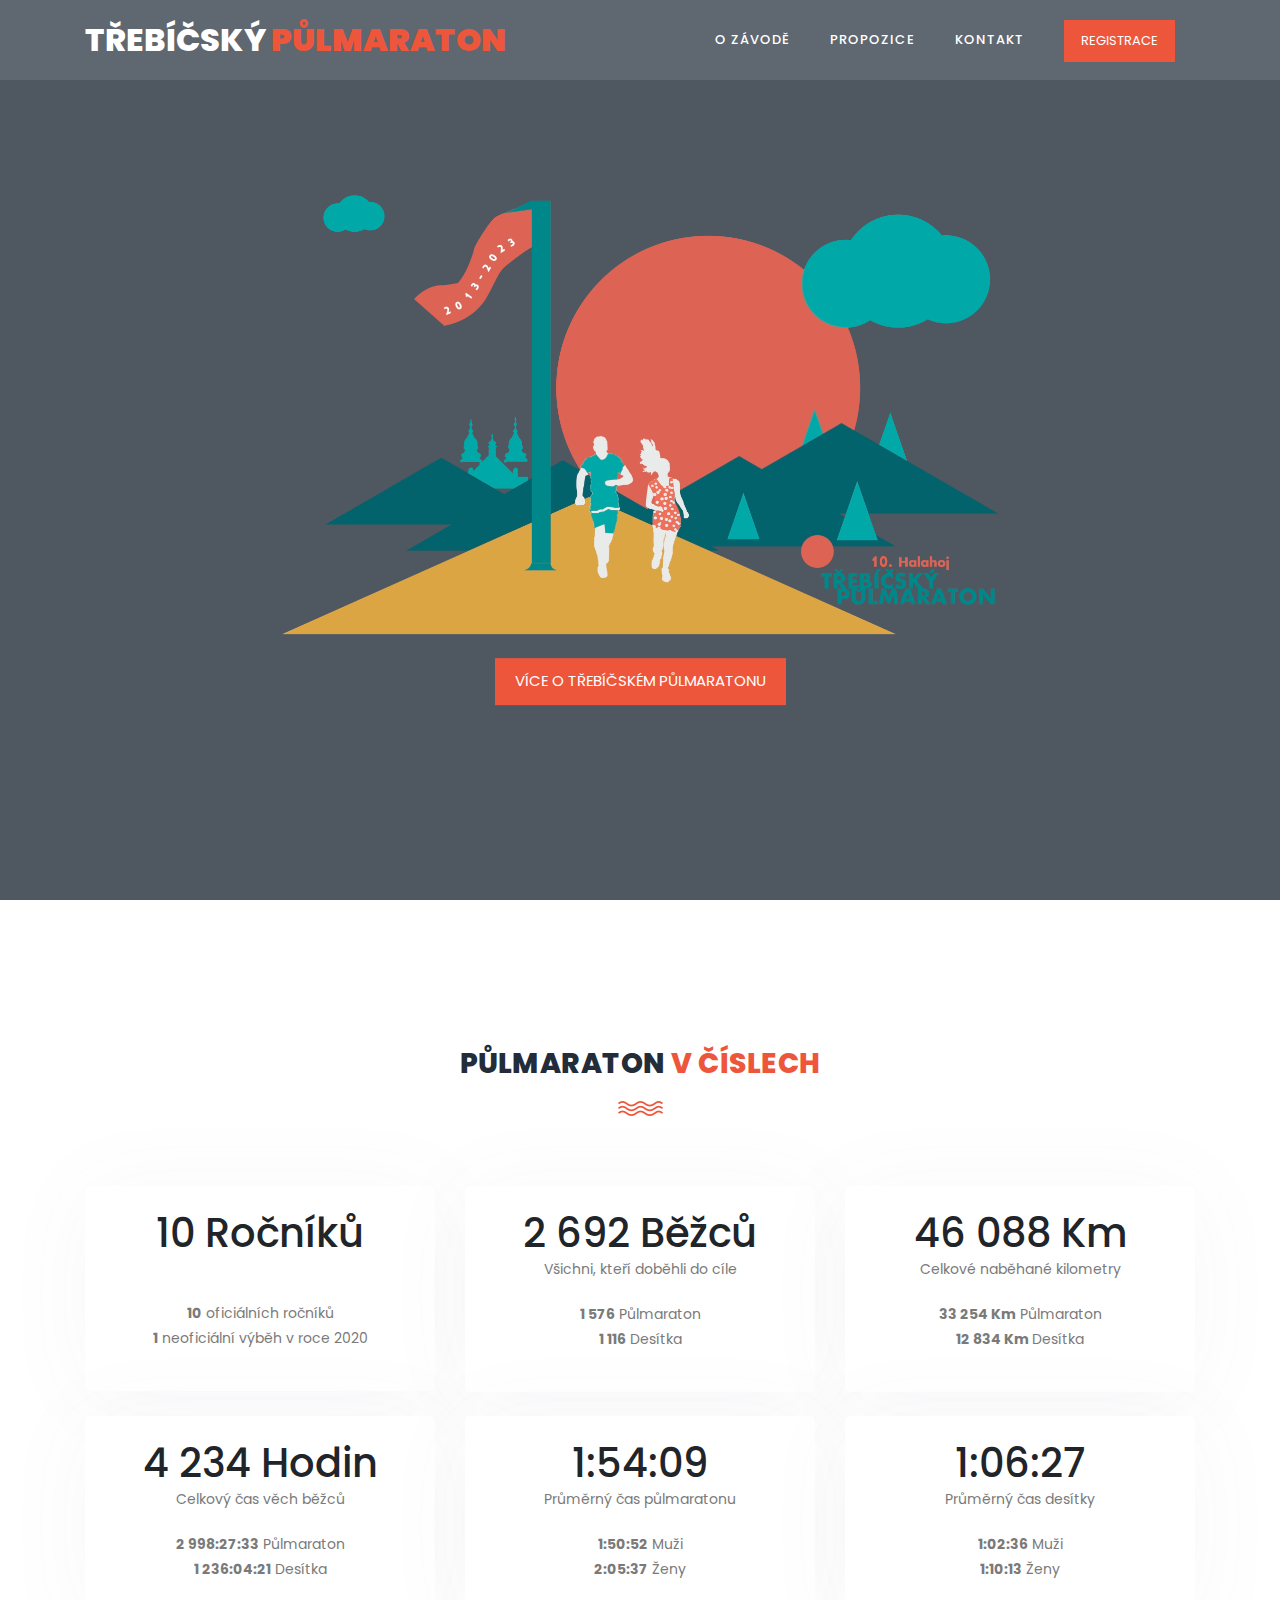
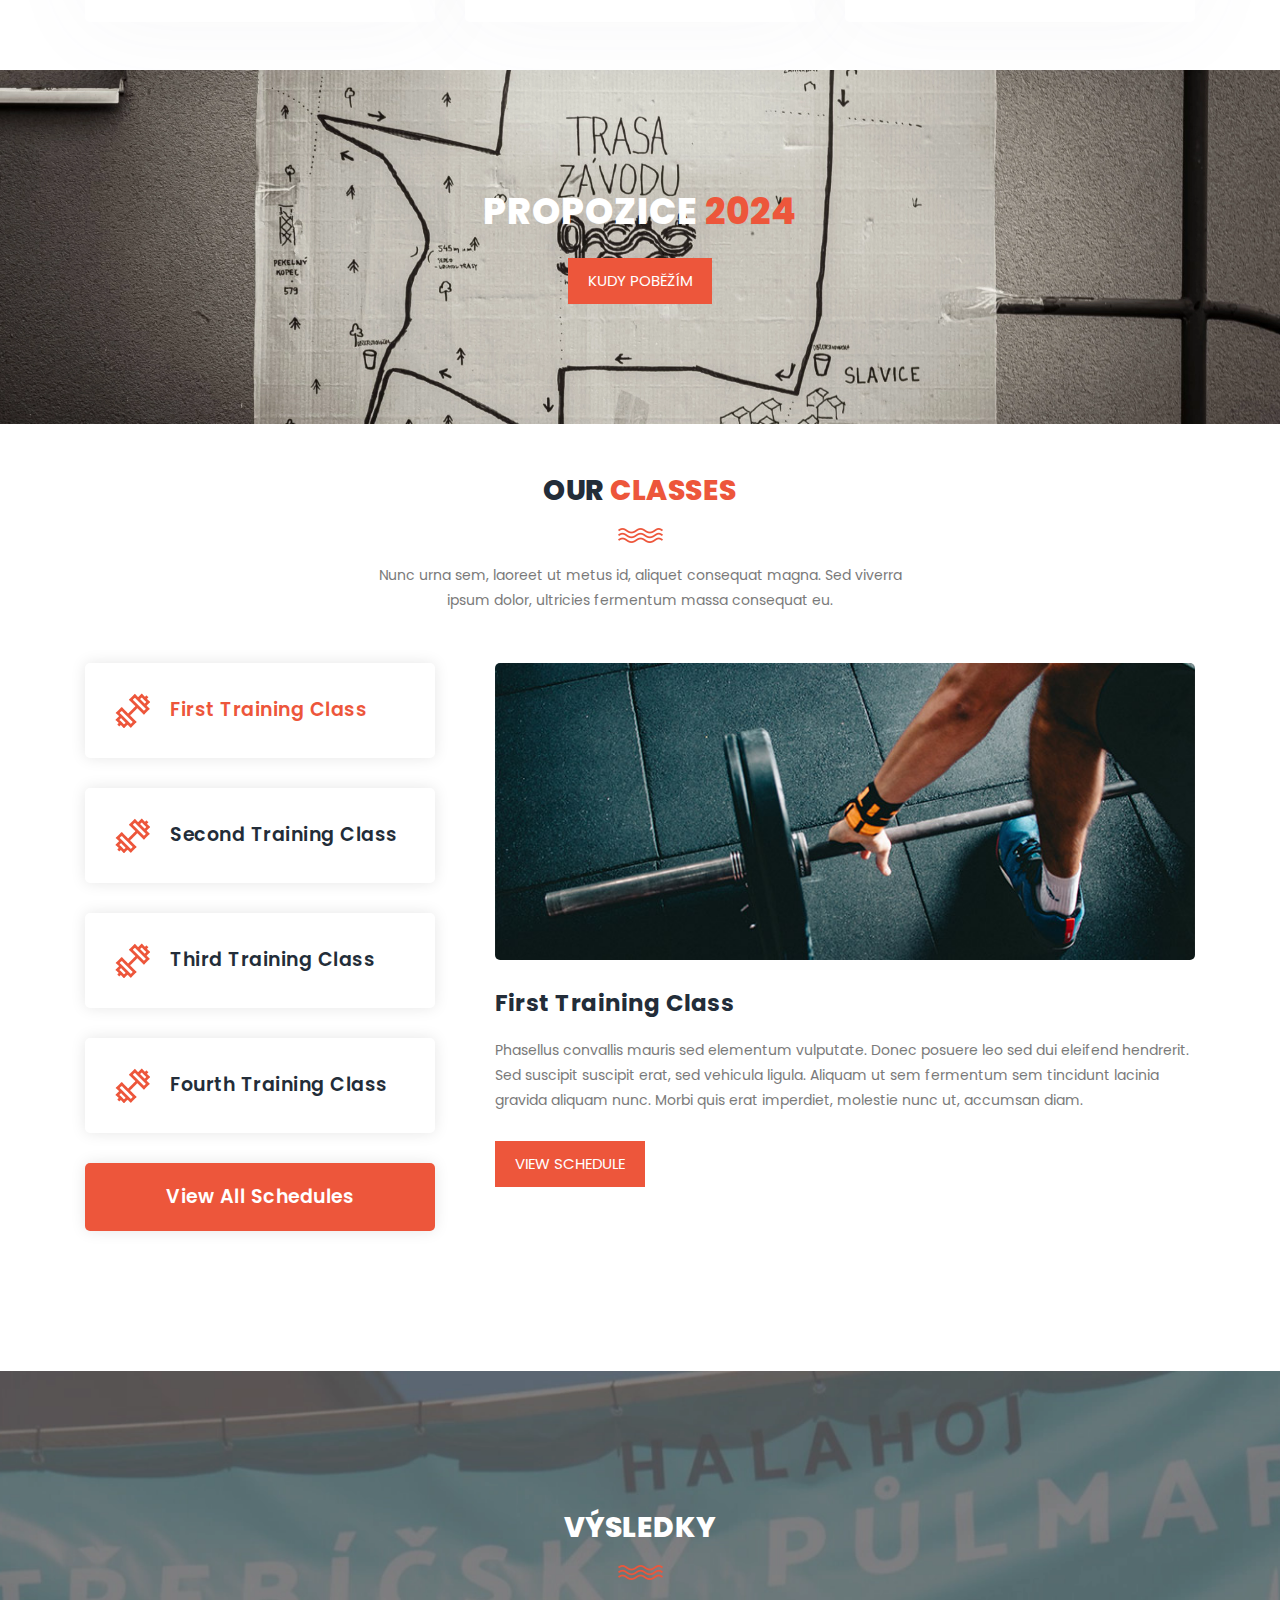
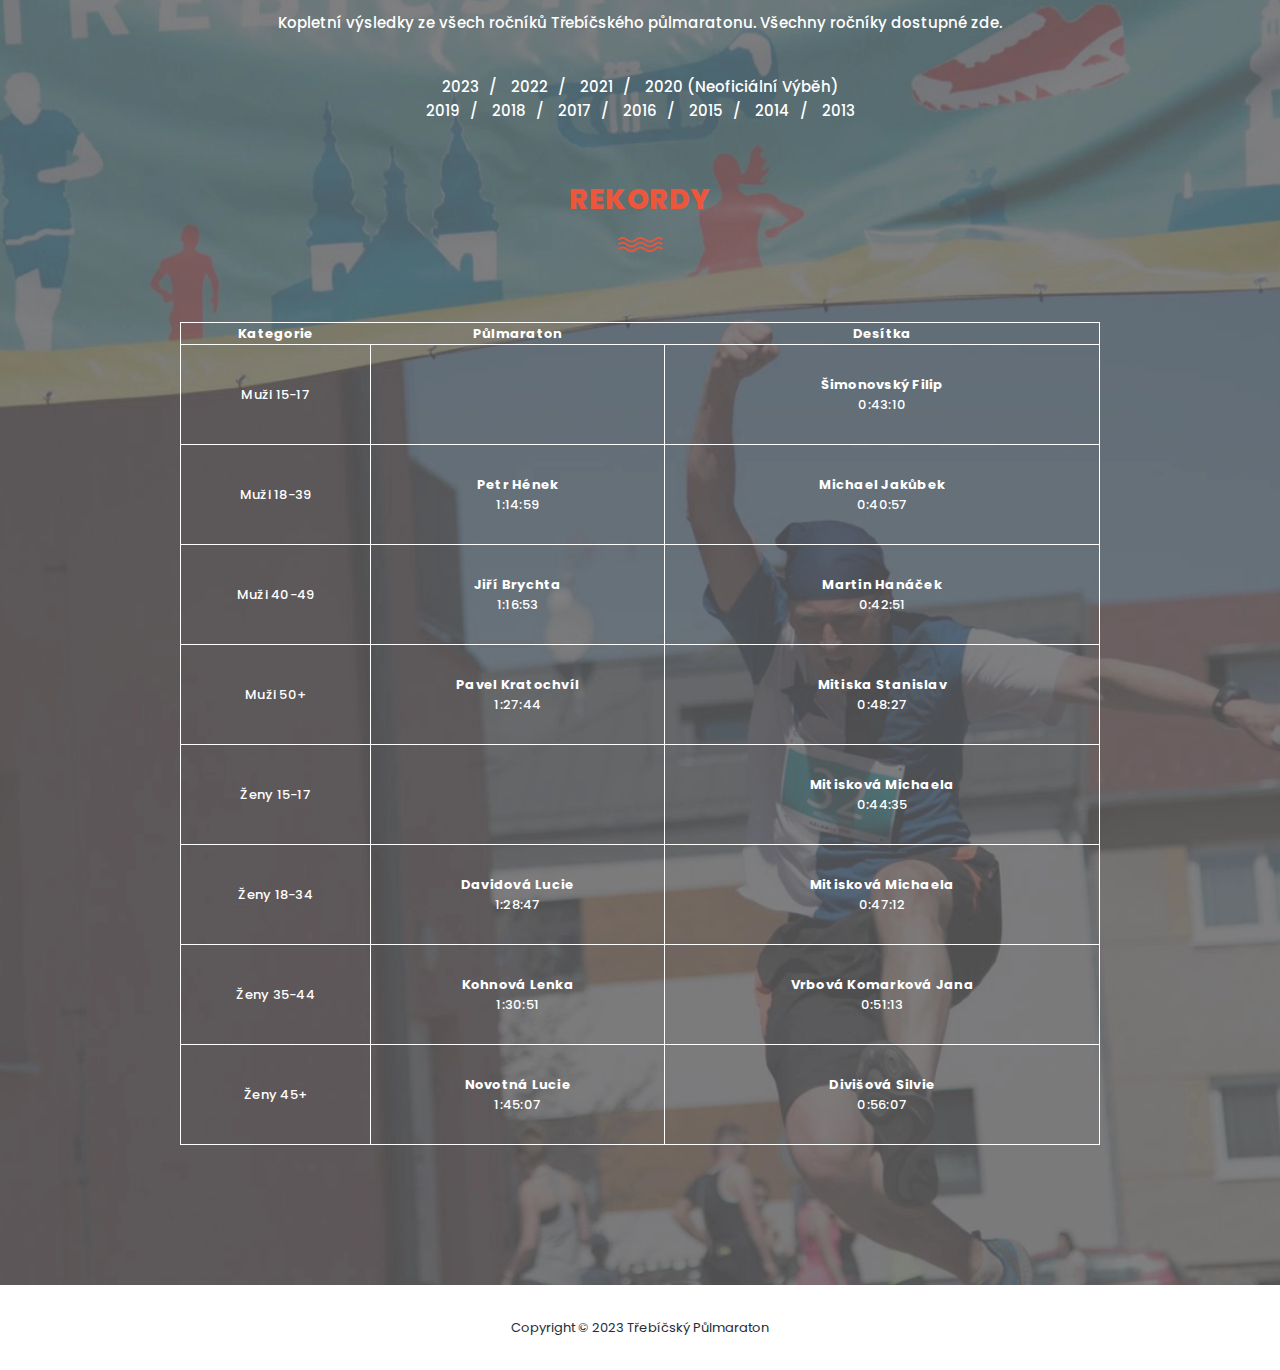
==== index.html @ f7ca84c2 "půlmaraton v číslech dokončení" ====
<!DOCTYPE html>
<html lang="cz">

  <head>

    <meta charset="utf-8">
    <meta name="Třebíčský půlmaraton" content="width=device-width, initial-scale=1, shrink-to-fit=no">
    <meta name="description" content="">
    <meta name="Michal Vasicek" content="">
    <link href="https://fonts.googleapis.com/css?family=Poppins:100,100i,200,200i,300,300i,400,400i,500,500i,600,600i,700,700i,800,800i,900,900i&display=swap" rel="stylesheet">

    <title>Třebíčský půlmaraton</title>
    <link rel="shortcut icon" href="assets/images/logo23.webp" type="image/x-icon">
<!--

TemplateMo 548 Training Studio

https://templatemo.com/tm-548-training-studio

-->
    <!-- Additional CSS Files -->
    <link rel="stylesheet" type="text/css" href="assets/css/bootstrap.min.css">

    <link rel="stylesheet" type="text/css" href="assets/css/font-awesome.css">

    <link rel="stylesheet" href="assets/css/templatemo-training-studio.css">

    </head>
    
    <body>

    <!-- ***** Preloader Start ***** -->
    <div id="js-preloader" class="js-preloader">
      <div class="preloader-inner">
        <span class="dot"></span>
        <div class="dots">
          <span></span>
          <span></span>
          <span></span>
        </div>
      </div>
    </div>
    <!-- ***** Preloader End ***** -->
    
    
    <!-- ***** Header Area Start ***** -->
    <header class="header-area header-sticky">
        <div class="container">
            <div class="row">
                <div class="col-12">
                    <nav class="main-nav">
                        <!-- ***** Logo Start ***** -->
                        <a href="#top" class="logo">Třebíčský<em> půlmaraton</em></a>
                        <!-- ***** Logo End ***** -->
                        <!-- ***** Menu Start ***** -->
                        <ul class="nav">
                            <!--<li class="scroll-to-section"><a href="#top" class="active">Home</a></li>-->
                            <li class="scroll-to-section"><a href="#about">O závodě</a></li>
                            <li class="scroll-to-section"><a href="propozice.html">Propozice</a></li>
                            <li class="scroll-to-section"><a href="kontakt.html">Kontakt</a></li>
                            <li class="main-button" onclick="alert('Registrace na rok 2024 ještě není spuštěna.')"><a href="http://registrace.trebicskypulmaraton.cz/">Registrace</a></li>
                        </ul>        
                        <a class='menu-trigger'>
                            <span>Menu</span>
                        </a>
                        <!-- ***** Menu End ***** -->
                    </nav>
                </div>
            </div>
        </div>
    </header>
    <!-- ***** Header Area End ***** -->

    <!-- ***** Main Banner Area Start ***** -->
    <div class="main-banner" id="top">
        <video autoplay muted loop id="bg-video">
            <source src="assets/images/pulmaraton.mp4" type="video/mp4" />
        </video>

        <div class="video-overlay header-text">
            <div class="caption">
                <img src="assets/images/logo23.webp" width="70%" alt="logo">
                <br>
                <br>
                <div class="main-button scroll-to-section">
                    <a href="#about">Více o Třebíčském půlmaratonu</a>
                </div>
            </div>
        </div>
    </div>
    <!-- ***** Main Banner Area End ***** -->

    <!-- ***** Testimonials Starts ***** -->
    <section class="section" id="trainers">
        <div class="container" id="about">
            <div class="row">
                <div class="col-lg-6 offset-lg-3">
                    <div class="section-heading">
                        <h2>Půlmaraton <em>v číslech</em></h2>
                        <img src="assets/images/line-dec.png" alt="">
                    </div>
                </div>
            </div>
            <div class="row">
                <div class="col-lg-4">
                    <div class="trainer-item">
                        <h1>10 Ročníků</h1>
                        <p> </p><br>
                        <div class="down-content">
                            <p>
                                <strong>10</strong> oficiálních ročníků<br>
                                <strong>1</strong> neoficiální výběh v roce 2020
                            </p>
                        </div>
                    </div><br>
                </div>
                <div class="col-lg-4">
                    <div class="trainer-item">
                        <h1>2 692 Běžců</h1>
                        <p>Všichni, kteří doběhli do cíle</p>
                        <div class="down-content">
                            <p>
                                <strong>1 576</strong> Půlmaraton<br>
                                <strong>1 116</strong> Desítka
                            </p>
                        </div>
                    </div><br>
                </div>
                <div class="col-lg-4">
                    <div class="trainer-item">
                        <h1>46 088 Km</h1>
                        <p>Celkové naběhané kilometry</p>
                        <div class="down-content">
                            <p>
                                <strong>33 254 Km</strong> Půlmaraton<br>
                                <strong>12 834 Km
                                </strong> Desítka
                            </p>
                        </div>
                    </div><br>
                </div>
                <div class="col-lg-4">
                    <div class="trainer-item">
                        <h1>4 234 Hodin</h1>
                        <p>Celkový čas věch běžců</p>
                        <div class="down-content">
                            <p>
                                <strong>2 998:27:33</strong> Půlmaraton<br>
                                <strong>1 236:04:21</strong> Desítka
                            </p>
                        </div>
                    </div><br>
                </div>
                <div class="col-lg-4">
                    <div class="trainer-item">
                        <h1>1:54:09</h1>
                        <p>Průměrný čas půlmaratonu</p>
                        <div class="down-content">
                            <p>
                                <strong>1:50:52</strong> Muži<br>
                                <strong>2:05:37</strong> Ženy
                            </p>
                        </div>
                    </div><br>
                </div>
                <div class="col-lg-4">
                    <div class="trainer-item">
                        <h1>1:06:27</h1>
                        <p>Průměrný čas desítky</p>
                        <div class="down-content">
                            <p>
                                <strong>1:02:36</strong> Muži<br>
                                <strong>1:10:13</strong> Ženy
                            </p>
                        </div>
                    </div><br>
                </div>
            </div>
        </div>
        <br>
    </section>
    <!-- ***** Testimonials Ends ***** -->

    <!-- ***** Call to Action Start ***** -->
    <section class="section" id="call-to-action">
        <div class="container">
            <div class="row">
                <div class="col-lg-10 offset-lg-1">
                    <div class="cta-content">
                        <h2>Propozice <em>2024</em></h2>
                        <p></p>
                        <div class="main-button scroll-to-section">
                            <a href="propozice.html">Kudy poběžím</a>
                        </div>
                    </div>
                </div>
            </div>
        </div>
    </section>
    <!-- ***** Call to Action End ***** -->

    <!-- ***** Our Classes Start ***** -->
    <section class="section" id="our-classes">
        <div class="container">
            <div class="row">
                <div class="col-lg-6 offset-lg-3">
                    <div class="rekordy-heading">
                        <h2>Our <em>Classes</em></h2>
                        <img src="assets/images/line-dec.png" alt="">
                        <p>Nunc urna sem, laoreet ut metus id, aliquet consequat magna. Sed viverra ipsum dolor, ultricies fermentum massa consequat eu.</p>
                    </div>
                </div>
            </div>
            <div class="row" id="tabs">
              <div class="col-lg-4">
                <ul>
                  <li><a href='#tabs-1'><img src="assets/images/tabs-first-icon.png" alt="">First Training Class</a></li>
                  <li><a href='#tabs-2'><img src="assets/images/tabs-first-icon.png" alt="">Second Training Class</a></li>
                  <li><a href='#tabs-3'><img src="assets/images/tabs-first-icon.png" alt="">Third Training Class</a></li>
                  <li><a href='#tabs-4'><img src="assets/images/tabs-first-icon.png" alt="">Fourth Training Class</a></li>
                  <div class="main-rounded-button"><a href="#">View All Schedules</a></div>
                </ul>
              </div>
              <div class="col-lg-8">
                <section class='tabs-content'>
                  <article id='tabs-1'>
                    <img src="assets/images/training-image-01.jpg" alt="First Class">
                    <h4>First Training Class</h4>
                    <p>Phasellus convallis mauris sed elementum vulputate. Donec posuere leo sed dui eleifend hendrerit. Sed suscipit suscipit erat, sed vehicula ligula. Aliquam ut sem fermentum sem tincidunt lacinia gravida aliquam nunc. Morbi quis erat imperdiet, molestie nunc ut, accumsan diam.</p>
                    <div class="main-button">
                        <a href="#">View Schedule</a>
                    </div>
                  </article>
                  <article id='tabs-2'>
                    <img src="assets/images/training-image-02.jpg" alt="Second Training">
                    <h4>Second Training Class</h4>
                    <p>Integer dapibus, est vel dapibus mattis, sem mauris luctus leo, ac pulvinar quam tortor a velit. Praesent ultrices erat ante, in ultricies augue ultricies faucibus. Nam tellus nibh, ullamcorper at mattis non, rhoncus sed massa. Cras quis pulvinar eros. Orci varius natoque penatibus et magnis dis parturient montes, nascetur ridiculus mus.</p>
                    <div class="main-button">
                        <a href="#">View Schedule</a>
                    </div>
                  </article>
                  <article id='tabs-3'>
                    <img src="assets/images/training-image-03.jpg" alt="Third Class">
                    <h4>Third Training Class</h4>
                    <p>Fusce laoreet malesuada rhoncus. Donec ultricies diam tortor, id auctor neque posuere sit amet. Aliquam pharetra, augue vel cursus porta, nisi tortor vulputate sapien, id scelerisque felis magna id felis. Proin neque metus, pellentesque pharetra semper vel, accumsan a neque.</p>
                    <div class="main-button">
                        <a href="#">View Schedule</a>
                    </div>
                  </article>
                  <article id='tabs-4'>
                    <img src="assets/images/training-image-04.jpg" alt="Fourth Training">
                    <h4>Fourth Training Class</h4>
                    <p>Pellentesque habitant morbi tristique senectus et netus et malesuada fames ac turpis egestas. Aenean ultrices elementum odio ac tempus. Etiam eleifend orci lectus, eget venenatis ipsum commodo et.</p>
                    <div class="main-button">
                        <a href="#">View Schedule</a>
                    </div>
                  </article>
                </section>
              </div>
            </div>
        </div>
    </section>
    <!-- ***** Our Classes End ***** -->
    
    <section class="section" id="results">
        <div class="container">
            <div class="row">
                <div class="col-lg-6 offset-lg-3">
                    <div class="section-heading dark-bg">
                        <h2>Výsledky</h2>
                        <img src="assets/images/line-dec.png" alt="">
                    </div>
                </div>
            </div>
            <div class="row">
                <div class="col-lg-12">
                    <div class="filters">
                        <p>Kopletní výsledky ze všech ročníků Třebíčského půlmaratonu. Všechny ročníky dostupné <a href="https://drive.google.com/drive/folders/1M1vTY2bSEtAdf_knEfi6pIfbN2MFXtig?usp=share_link" target=”_blank”>zde</a>.</p>
                        <ul class="schedule-filter">
                            <li><a href="https://drive.google.com/drive/folders/1s1KoXdxoTu3L9l5mZKHuwoMKBZOQ3oSU?usp=share_link" target=”_blank”>2023</a></li>
                            <li><a href="https://drive.google.com/drive/folders/1ZJthWT_7IKSPgy4mdBoDSvCJbe_chAnm?usp=share_link" target=”_blank”>2022</a></li>
                            <li><a href="https://drive.google.com/drive/folders/13NwtxkpTBIT72F4r65zPPpUGtlThIkKO?usp=share_link" target=”_blank”>2021</a></li>
                            <li><a href="https://drive.google.com/drive/folders/19ZkwXoTHY0yeVbezNzjbuTNsULFeJZ3p?usp=share_link" target=”_blank”>2020 (neoficiální výběh)</a></li>
                        </ul>
                        <ul class="schedule-filter">
                            <li><a href="https://drive.google.com/drive/folders/1SI7X12f7gAUebxug3oLjF0jdEdGU6NTf?usp=share_link" target=”_blank”>2019</a></li>
                            <li><a href="https://drive.google.com/drive/folders/1Ew_vitY-vWSdo2r5YN_R0-tecnJyMO75?usp=share_link" target=”_blank”>2018</a></li>
                            <li><a href="https://drive.google.com/drive/folders/1K1ToBdyyT3Rhtzn447DHBtZwXJ6NQnE-?usp=share_link" target=”_blank”>2017</a></li>
                            <li><a href="https://drive.google.com/drive/folders/16G_i64jk00oaupMOEoUl1rPbE-bUbktA?usp=share_link" target=”_blank”>2016</a></li>
                            <li><a href="https://drive.google.com/drive/folders/1-xIydREEDxeSGcNOTD76bGVt3Nm3Vfyr?usp=share_link" target=”_blank”>2015</a></li>
                            <li><a href="https://drive.google.com/drive/folders/1r9qu3vFjCYXYcbHIdLnjjnH2ttcyJkR3?usp=share_link" target=”_blank”>2014</a></li>
                            <li><a href="https://drive.google.com/drive/folders/1_4Q2XSL9vc_lvUMz9tAsQwaw2bL_undh?usp=share_link" target=”_blank”>2013</a></li>
                        </ul>
                    </div>
                </div>
                <div class="col-lg-6 offset-lg-3">
                    <div class="rekordy-heading dark-bg">
                        <h2><em>Rekordy</em></h2>
                        <img src="assets/images/line-dec.png" alt="">
                    </div>
                </div>
                <div class="col-lg-10 offset-lg-1">
                    <div class="schedule-table filtering">
                        <table>
                            <thead>
                            <tr>
                                <td><strong>Kategorie</strong></td>
                                <td><strong>Půlmaraton</strong></td>
                                <td><strong>Desítka</strong></td>
                            </tr>
                            </thead>
                            <tbody>
                                <tr>
                                    <td>Muži 15-17</td>
                                    <td><strong></strong></td>
                                    <td><strong>Šimonovský Filip</strong><br>0:43:10</td>
                                </tr>
                                <tr>
                                    <td>Muži 18-39</td>
                                    <td><strong>Petr Hének</strong><br>1:14:59<br></td>
                                    <td><strong>Michael Jakůbek</strong><br>0:40:57</td>
                                </tr>
                                <tr>
                                    <td>Muži 40-49</td>
                                    <td><strong>Jiří Brychta</strong><br>1:16:53</td>
                                    <td><strong>Martin Hanáček</strong><br>0:42:51</td>

                                </tr>
                                <tr>
                                    <td>Muži 50+</td>
                                    <td><strong>Pavel Kratochvíl</strong><br>1:27:44</td>
                                    <td><strong>Mitiska Stanislav</strong><br>0:48:27</td>
                                </tr>
                                <tr>
                                    <td>Ženy 15-17</td>
                                    <td><strong></strong><br></td>
                                    <td><strong>Mitisková Michaela</strong><br>0:44:35</td>
                                </tr>
                                <tr>
                                    <td>Ženy 18-34</td>
                                    <td><strong>Davidová Lucie</strong><br>1:28:47</td>
                                    <td><strong>Mitisková Michaela</strong><br>0:47:12</td>
                                </tr>
                                <tr>
                                    <td>Ženy 35-44</td>
                                    <td><strong>Kohnová Lenka</strong><br>1:30:51</td>
                                    <td><strong>Vrbová Komarková Jana</strong><br>0:51:13</td>
                                </tr>
                                <tr>
                                    <td>Ženy 45+</td>
                                    <td><strong>Novotná Lucie</strong><br>1:45:07</td>
                                    <td><strong>Divišová Silvie</strong><br>0:56:07</td>
                                </tr>
                            </tbody>
                        </table>
                    </div>
                </div>
            </div>
        </div>
    </section>


    
    <!-- ***** Footer Start ***** -->
    <footer>
        <div class="container">
            <div class="row">
                <div class="col-lg-12">
                    <p>Copyright &copy; 2023 Třebíčský Půlmaraton</p>
                </div>
            </div>
        </div>
    </footer>

    <!-- jQuery -->
    <script src="assets/js/jquery-2.1.0.min.js"></script>

    <!-- Bootstrap -->
    <script src="assets/js/popper.js"></script>
    <script src="assets/js/bootstrap.min.js"></script>

    <!-- Plugins -->
    <script src="assets/js/scrollreveal.min.js"></script>
    <script src="assets/js/waypoints.min.js"></script>
    <script src="assets/js/jquery.counterup.min.js"></script>
    <script src="assets/js/imgfix.min.js"></script> 
    <script src="assets/js/mixitup.js"></script> 
    <script src="assets/js/accordions.js"></script>
    
    <!-- Global Init -->
    <script src="assets/js/custom.js"></script>

    <!-- Counter -->
    <script src="counter.js"></script>
  </body>
</html>
---- assets/css/templatemo-training-studio.css ----
/*

TemplateMo 548 Training Studio

https://templatemo.com/tm-548-training-studio

*/

/* ---------------------------------------------
Table of contents
------------------------------------------------
01. font & reset css
02. reset
03. global styles
04. header
05. banner
06. features
07. testimonials
08. contact
09. footer
10. preloader
11. search
12. portfolio

--------------------------------------------- */
/* 
---------------------------------------------
font & reset css
--------------------------------------------- 
*/
@import url("https://fonts.googleapis.com/css?family=Poppins:100,100i,200,200i,300,300i,400,400i,500,500i,600,600i,700,700i,800,800i,900,900i");
/* 
---------------------------------------------
reset
--------------------------------------------- 
*/
html, body, div, span, applet, object, iframe, h1, h2, h3, h4, h5, h6, p, blockquote, div
pre, a, abbr, acronym, address, big, cite, code, del, dfn, em, font, img, ins, kbd, q,
s, samp, small, strike, strong, sub, sup, tt, var, b, u, i, center, dl, dt, dd, ol, ul, li,
figure, header, nav, section, article, aside, footer, figcaption {
  margin: 0;
  padding: 0;
  border: 0;
  outline: 0;
}

.clearfix:after {
  content: ".";
  display: block;
  clear: both;
  visibility: hidden;
  line-height: 0;
  height: 0;
}

.clearfix {
  display: inline-block;
}

html[xmlns] .clearfix {
  display: block;
}

* html .clearfix {
  height: 1%;
}

ul, li {
  padding: 0;
  margin: 0;
  list-style: none;
}

header, nav, section, article, aside, footer, hgroup {
  display: block;
}

* {
  box-sizing: border-box;
}

html, body {
  font-family: 'Poppins', sans-serif;
  font-weight: 400;
  background-color: #fff;
  font-size: 16px;
  -ms-text-size-adjust: 100%;
  -webkit-font-smoothing: antialiased;
  -moz-osx-font-smoothing: grayscale;
}

a {
  text-decoration: none !important;
}

h1, h2, h3, h4, h5, h6 {
  margin-top: 0px;
  margin-bottom: 0px;
}

ul {
  margin-bottom: 0px;
}

p {
  font-size: 14px;
  line-height: 25px;
  color: #7a7a7a;
}

/* 
---------------------------------------------
global styles
--------------------------------------------- 
*/
html,
body {
  background: #fff;
  font-family: 'Poppins', sans-serif;
}

::selection {
  background: #ed563b;
  color: #fff;
}

::-moz-selection {
  background: #ed563b;
  color: #fff;
}

@media (max-width: 991px) {
  html, body {
    overflow-x: hidden;
  }
  .mobile-top-fix {
    margin-top: 30px;
    margin-bottom: 0px;
  }
  .mobile-bottom-fix {
    margin-bottom: 30px;
  }
  .mobile-bottom-fix-big {
    margin-bottom: 60px;
  }
}

.section-heading {
  text-align: center;
  margin-top: 140px;
  margin-bottom: 50px;
}

.section-heading h2 {
  font-size: 28px;
  font-weight: 800;
  color: #232d39;
  text-transform: uppercase;
  letter-spacing: 0.5px;
  margin-top: 0px;
  margin-bottom: 0px;
}

.section-heading h2 em {
  font-style: normal;
  color: #ed563b;
}

.section-heading img {
  margin: 20px auto;
}

.dark-bg h2 {
  color: #fff;
}

.dark-bg p {
  color: #fff;
}

.main-button a {
  display: inline-block;
  font-size: 15px;
  padding: 12px 20px;
  background-color: #ed563b;
  color: #fff;
  text-align: center;
  font-weight: 400;
  text-transform: uppercase;
  transition: all .3s;
}

.main-button a:hover {
  background-color: #f9735b;
}



/*
Nadpis rekordů změna mezery nad
*/
.rekordy-heading {
  text-align: center;
  margin-top: 50px;
  margin-bottom: 50px;
}
.rekordy-heading h2 {
  font-size: 28px;
  font-weight: 800;
  color: #232d39;
  text-transform: uppercase;
  letter-spacing: 0.5px;
}
.rekordy-heading h2 em {
  font-style: normal;
  color: #ed563b;
}
.rekordy-heading img {
  margin: 20px auto;
}


/* 
---------------------------------------------
header
--------------------------------------------- 
*/

.background-header {
  background: rgba(250,250,250,0.99) !important;
  height: 80px!important;
  position: fixed!important;
  top: 0px;
  left: 0px;
  right: 0px;
  box-shadow: 0px 0px 10px rgba(0,0,0,0.15)!important;
}

.background-header .logo,
.background-header .main-nav .nav li a {
  color: #232d39!important;
}

.background-header .main-nav .nav li:last-child a {
  color: #fff !important;
}

.background-header .main-nav .nav li:last-child a:hover {
  color: #fff!important;
}

.background-header .main-nav .nav li:hover a {
  color: #ed563b!important;
}

.background-header .nav li a.active {
  color: #ed563b!important;
}

.header-area {
  position: absolute;
  top: 0px;
  left: 0px;
  right: 0px;
  z-index: 100;
  height: 80px;
  background: rgba(250,250,250,0.1);
  -webkit-transition: all .5s ease 0s;
  -moz-transition: all .5s ease 0s;
  -o-transition: all .5s ease 0s;
  transition: all .5s ease 0s;
}

.header-area .main-nav {
  min-height: 80px;
  background: transparent;
}

.header-area .main-nav .logo {
  line-height: 80px;
  color: #fff;
  font-size: 32px;
  font-weight: 800;
  text-transform: uppercase;
  float: left;
  -webkit-transition: all 0.3s ease 0s;
  -moz-transition: all 0.3s ease 0s;
  -o-transition: all 0.3s ease 0s;
  transition: all 0.3s ease 0s;
}

.header-area .main-nav .logo em {
  font-style: normal;
  color: #ed563b;
  font-weight: 900;
}

.header-area .main-nav .nav {
  float: right;
  margin-top: 27px;
  margin-right: 0px;
  background-color: transparent;
  -webkit-transition: all 0.3s ease 0s;
  -moz-transition: all 0.3s ease 0s;
  -o-transition: all 0.3s ease 0s;
  transition: all 0.3s ease 0s;
  position: relative;
  z-index: 999;
}

.header-area .main-nav .nav li {
  padding-left: 20px;
  padding-right: 20px;
}

.header-area .main-nav .nav li a {
  display: block;
  font-weight: 500;
  font-size: 13px;
  color: #7a7a7a;
  text-transform: uppercase;
  -webkit-transition: all 0.3s ease 0s;
  -moz-transition: all 0.3s ease 0s;
  -o-transition: all 0.3s ease 0s;
  transition: all 0.3s ease 0s;
  height: 40px;
  line-height: 40px;
  border: transparent;
  letter-spacing: 1px;
}

.header-area .main-nav .nav li a {
  color: #fff;
}

.header-area .main-nav .nav li:last-child a {
  display: inline-block;
  font-size: 13px;
  padding: 11px 17px;
  background-color: #ed563b;
  color: #fff;
  text-align: center;
  font-weight: 400;
  letter-spacing: 0px;
  text-transform: uppercase;
  transition: all .3s;
  height: auto;
  line-height: 20px;
}

.header-area .main-nav .nav li:last-child a:hover {
  background-color: #f9735b;
  opacity: 1;
}

.header-area .main-nav .nav li:hover a,
.header-area .main-nav .nav li a.active {
  color: #ed563b!important;
  opacity: 1;
}

.background-header .main-nav .nav li:hover a,
.background-header .main-nav .nav li a.active {
  color: #ed563b!important;
  opacity: 1;
}

.header-area .main-nav .menu-trigger {
  cursor: pointer;
  display: block;
  position: absolute;
  top: 23px;
  width: 32px;
  height: 40px;
  text-indent: -9999em;
  z-index: 99;
  right: 40px;
  display: none;
}

.header-area .main-nav .menu-trigger span,
.header-area .main-nav .menu-trigger span:before,
.header-area .main-nav .menu-trigger span:after {
  -moz-transition: all 0.4s;
  -o-transition: all 0.4s;
  -webkit-transition: all 0.4s;
  transition: all 0.4s;
  background-color: #1e1e1e;
  display: block;
  position: absolute;
  width: 30px;
  height: 2px;
  left: 0;
}

.background-header .main-nav .menu-trigger span,
.background-header .main-nav .menu-trigger span:before,
.background-header .main-nav .menu-trigger span:after {
  background-color: #1e1e1e;
}

.header-area .main-nav .menu-trigger span:before,
.header-area .main-nav .menu-trigger span:after {
  -moz-transition: all 0.4s;
  -o-transition: all 0.4s;
  -webkit-transition: all 0.4s;
  transition: all 0.4s;
  background-color: #1e1e1e;
  display: block;
  position: absolute;
  width: 30px;
  height: 2px;
  left: 0;
  width: 75%;
}

.background-header .main-nav .menu-trigger span:before,
.background-header .main-nav .menu-trigger span:after {
  background-color: #1e1e1e;
}

.header-area .main-nav .menu-trigger span:before,
.header-area .main-nav .menu-trigger span:after {
  content: "";
}

.header-area .main-nav .menu-trigger span {
  top: 16px;
}

.header-area .main-nav .menu-trigger span:before {
  -moz-transform-origin: 33% 100%;
  -ms-transform-origin: 33% 100%;
  -webkit-transform-origin: 33% 100%;
  transform-origin: 33% 100%;
  top: -10px;
  z-index: 10;
}

.header-area .main-nav .menu-trigger span:after {
  -moz-transform-origin: 33% 0;
  -ms-transform-origin: 33% 0;
  -webkit-transform-origin: 33% 0;
  transform-origin: 33% 0;
  top: 10px;
}

.header-area .main-nav .menu-trigger.active span,
.header-area .main-nav .menu-trigger.active span:before,
.header-area .main-nav .menu-trigger.active span:after {
  background-color: transparent;
  width: 100%;
}

.header-area .main-nav .menu-trigger.active span:before {
  -moz-transform: translateY(6px) translateX(1px) rotate(45deg);
  -ms-transform: translateY(6px) translateX(1px) rotate(45deg);
  -webkit-transform: translateY(6px) translateX(1px) rotate(45deg);
  transform: translateY(6px) translateX(1px) rotate(45deg);
  background-color: #1e1e1e;
}

.background-header .main-nav .menu-trigger.active span:before {
  background-color: #1e1e1e;
}

.header-area .main-nav .menu-trigger.active span:after {
  -moz-transform: translateY(-6px) translateX(1px) rotate(-45deg);
  -ms-transform: translateY(-6px) translateX(1px) rotate(-45deg);
  -webkit-transform: translateY(-6px) translateX(1px) rotate(-45deg);
  transform: translateY(-6px) translateX(1px) rotate(-45deg);
  background-color: #1e1e1e;
}

.background-header .main-nav .menu-trigger.active span:after {
  background-color: #1e1e1e;
}

.header-area.header-sticky {
  min-height: 80px;
}

.header-area.header-sticky .nav {
  margin-top: 20px !important;
}

.header-area.header-sticky .nav li a.active {
  color: #ed563b;
}

@media (max-width: 1200px) {
  .header-area .main-nav .nav li {
    padding-left: 12px;
    padding-right: 12px;
  }
  .header-area .main-nav:before {
    display: none;
  }
}

@media (max-width: 767px) {
  .header-area .main-nav .logo {
    color: #1e1e1e;
  }
  .header-area.header-sticky .nav li a:hover,
  .header-area.header-sticky .nav li a.active {
    color: #ed563b!important;
    opacity: 1;
  }
  .header-area {
    background-color: #f7f7f7;
    padding: 0px 15px;
    height: 80px;
    box-shadow: none;
    text-align: center;
  }
  .header-area .container {
    padding: 0px;
  }
  .header-area .logo {
    margin-left: 30px;
  }
  .header-area .menu-trigger {
    display: block !important;
  }
  .header-area .main-nav {
    overflow: hidden;
  }
  .header-area .main-nav .nav {
    float: none;
    width: 100%;
    display: none;
    -webkit-transition: all 0s ease 0s;
    -moz-transition: all 0s ease 0s;
    -o-transition: all 0s ease 0s;
    transition: all 0s ease 0s;
    margin-left: 0px;
  }
  .header-area .main-nav .nav li:first-child {
    border-top: 1px solid #eee;
  }
  .header-area .main-nav .nav li:last-child {
    width: 100%;
    background-color: #ed563b;
    color: #fff;
  }
  .header-area .main-nav .nav li:last-child a {
    background-color: #ed563b!important;
  }
  .header-area .main-nav .nav li:last-child a:hover,
  .header-area .main-nav .nav li:last-child:hover a {
    background-color: #ed563b!important;
    color: #fff!important;
  }
  .header-area.header-sticky .nav {
    margin-top: 80px !important;
  }
  .header-area .main-nav .nav li {
    width: 100%;
    background: #fff;
    border-bottom: 1px solid #eee;
    padding-left: 0px !important;
    padding-right: 0px !important;
  }
  .header-area .main-nav .nav li a {
    height: 50px !important;
    line-height: 50px !important;
    padding: 0px !important;
    border: none !important;
    background: #f7f7f7 !important;
    color: #232d39 !important;
  }
  .header-area .main-nav .nav li:last-child a {
    color: #fff!important;
  }
  .header-area .main-nav .nav li a:hover {
    background: #eee !important;
    color: #ed563b!important;
  }
  .header-area .main-nav .nav li.submenu ul {
    position: relative;
    visibility: inherit;
    opacity: 1;
    z-index: 1;
    transform: translateY(0%);
    transition-delay: 0s, 0s, 0.3s;
    top: 0px;
    width: 100%;
    box-shadow: none;
    height: 0px;
  }
  .header-area .main-nav .nav li.submenu ul li a {
    font-size: 12px;
    font-weight: 400;
  }
  .header-area .main-nav .nav li.submenu ul li a:hover:before {
    width: 0px;
  }
  .header-area .main-nav .nav li.submenu ul.active {
    height: auto !important;
  }
  .header-area .main-nav .nav li.submenu:after {
    color: #3B566E;
    right: 25px;
    font-size: 14px;
    top: 15px;
  }
  .header-area .main-nav .nav li.submenu:hover ul, .header-area .main-nav .nav li.submenu:focus ul {
    height: 0px;
  }
}

@media (min-width: 767px) {
  .header-area .main-nav .nav {
    display: flex !important;
  }
}


/* 
---------------------------------------------
banner
--------------------------------------------- 
*/

.main-banner {
  position: relative;
}

#bg-video {
    min-width: 100%;
    min-height: 100vh;
    max-width: 100%;
    max-height: 100vh;
    object-fit: cover;
    z-index: -1;
}
/*
#bg-video::-webkit-media-controls {
    display: none !important;
}
*/

.video-overlay {
    position: absolute;
    background-color: rgba(35,45,57,0.8);
    top: 0;
    left: 0;
    bottom: 7px;
    width: 100%;
}

.main-banner .caption {
  text-align: center;
  position: absolute;
  width: 80%;
  left: 50%;
  top: 50%;
  transform: translate(-50%,-50%);
}

.main-banner .caption h6 {
  margin-top: 0px;
  font-size: 18px;
  text-transform: uppercase;
  font-weight: 800;
  color: #fff;
  letter-spacing: 0.5px;
}

.main-banner .caption h2 {
  margin-top: 30px;
  margin-bottom: 25px;
  font-size: 84px;
  text-transform: uppercase;
  font-weight: 800;
  color: #fff;
  letter-spacing: 1px;
}

.main-banner .caption h2 em {
  font-style: normal;
  color: #ed563b;
  font-weight: 900;
}


/*
---------------------------------------------
features
---------------------------------------------
*/

#features {
  margin-bottom: 80px;
}

.feature-item {
  display: inline-block;
  margin-bottom: 60px;
}

.feature-item .left-icon img {
  float: left;
  margin-right: 30px;
}

.feature-item .right-content {
  display: inline;
}

.feature-item .right-content h4 {
  margin-top: 0px;
  margin-bottom:  7px;
  letter-spacing: 0.25px;
  color: #232d39;
  font-size: 19px;
  font-weight: 600;
  text-transform: capitalize;
}

.feature-item .right-content a.text-button {
  margin-top: 7px;
  display: inline-block;
  font-size: 13px;
  text-transform: uppercase;
  color: #ed563b;
  font-weight: 500;
}

/*
---------------------------------------------
subscribe
---------------------------------------------
*/

#call-to-action {
  padding: 120px 0px;
  background-image: url(../images/mapa.webp);
  background-position: center center;
  background-repeat: no-repeat;
  background-size: cover;
  text-align: center;
}

.cta-content h2 {
  font-size: 36px;
  text-transform: uppercase;
  font-weight: 800;
  color: #fff;
  letter-spacing: 1px;
}

.cta-content h2 em {
  font-style: normal;
  color: #ed563b;
}

.cta-content p {
  font-size: 16px;
  color: #fff;
  margin: 15px 0px 25px 0px;
}



/*
--------------------------------------------
Our Classes
--------------------------------------------
*/

#our-classes {
  margin-bottom: 140px;
}

#tabs ul {
  margin: 0;
  padding: 0;
}
#tabs ul li {
  margin-bottom: 30px;
  display: inline-block;
  width: 100%;
}
#tabs ul li:last-child {
  margin-bottom: 0px;
}
#tabs ul li a {
  text-transform: capitalize;
  width: 100%;
  padding: 30px 30px;
  display: inline-block;
  background-color: #fff;
  box-shadow: 0px 0px 15px rgba(0,0,0,0.1);
  border-radius: 5px;
  font-size: 19px;
  color: #232d39;
  letter-spacing: 0.5px;
  font-weight: 600;
  transition: all 0.3s;
}
#tabs .main-rounded-button a {
  text-align: center;
  padding: 20px 30px;
  width: 100%;
  border-radius: 5px;
  display: inline-block;
  box-shadow: 0px 0px 15px rgba(0,0,0,0.1);
  color: #fff;
  font-size: 19px;
  letter-spacing: 0.5px;
  font-weight: 600;
  background-color: #ed563b;
}
#tabs .main-rounded-button a:hover {
  background-color: #f9735b;
}
#tabs ul li a img {
  max-width: 100%;
  margin-right: 20px;
}
#tabs ul .ui-tabs-active span {
  background: #faf5b2;
  border: #faf5b2;
  line-height: 90px;
  border-bottom: none;
}
#tabs ul .ui-tabs-active a {
  color: #ed563b;
}
#tabs ul .ui-tabs-active span {
  color: #1e1e1e;
}
.tabs-content {
  margin-left: 30px;
  text-align: left;
  display: inline-block;
  transition: all 0.3s;
}
.tabs-content img {
  max-width: 100%;
  overflow: hidden;
  border-radius: 5px;
}
.tabs-content h4 {
  font-size: 23px;
  font-weight: 700;
  color: #232d39;
  letter-spacing: 0.5px;
  margin-bottom: 20px;
  margin-top: 30px;
}
.tabs-content p {
  font-size: 14px;
  color: #7a7a7a;
  margin-bottom: 28px;
}


/* 
---------------------------------------------
schedule
--------------------------------------------- 
*/

#results {
  padding: 0px 0px 140px 0px;
  background-image: url(../images/cil.webp);
  background-position: center center;
  background-repeat: no-repeat;
  background-size: cover;
}

#results table {
  width: 100%;
  text-align: center;
  border: 1px solid #fff;
}

#results table tbody {
  border-top: 1px solid #fff; 
}

#results table tbody tr {
  border-bottom: 1px solid #fff;
}

#results table tbody tr td {
  border-right: 1px solid #fff;
  height: 100px;
}

#results table tr td {
  color: #fff;
  font-size: 13px;
  text-transform: capitalize;
  font-weight: 500;
  letter-spacing: 0.25px;
}

.schedule-table.filtering .ts-item {
    opacity: 0;
    transition: all 0.5s;
}

.schedule-table.filtering .ts-item.show {
    opacity: 1;
    transition: all 0.5s;
}

#results .filters {
  margin-bottom: 10px;
}
#results .filters ul {
  padding: 0;
  text-align: center;
}
#results .filters p{
  position: relative;
  text-align: center;
  margin-top: -40px;
  margin-bottom: 40px;
  font-size: 15px;
  font-weight: 500;
  color: #fff;
}
#results .filters ul li {
  list-style: none;
  display: inline;
  cursor: pointer;
  position: relative;
  margin-right: 10px;
  font-size: 15px;
  font-weight: 500;
  color: #fff;
  text-transform: capitalize;
  -webkit-transition: all 0.3s ease-in-out;
  -moz-transition: all 0.3s ease-in-out;
  -o-transition: all 0.3s ease-in-out;
  -ms-transition: all 0.3s ease-in-out;
  transition: all 0.3s ease-in-out;
}
#results .filters ul li:after {
  content: "/";
  margin-left: 10px;
  color: #fff;
}
#results .filters ul li:last-child {
  margin-right: 0px;
}
#results .filters ul li:last-child::after {
  display: none;
}
#results .filters ul li.active,
#results .filters ul li:hover {
  color: #ed563b;
}
#results .filters-content {
  margin-top: 25px;
}
#results .filters-content .show {
  opacity: 1;
  visibility: visible;
  transition: all 350ms;
}
#results .filters-content .hide {
  opacity: 0;
  visibility: hidden;
  transition: all 350ms;
}

#results a{
  text-decoration: none;
  color: #ffffff;
}

#results a:hover {
  color: #ed563b;
}



/* 
---------------------------------------------
trainers
--------------------------------------------- 
*/

#trainers .trainer-item {
  text-align: center;
  background-color: #fff;
  transition: all ease-in-out 0.3s;
  border-radius: 5px;
  box-shadow: 0 5px 90px 0 rgba(110, 123, 131, 0.05);
  padding: 20px;

}

#trainers .trainer-item img {
  width: 100%;
  border-radius: 5px;
}

#trainers .trainer-item span {
  font-size: 13px;
  font-weight: 500;
  color: #ed563b;
  display: inline-block;
  margin-top: 25px;
  margin-bottom: 10px;
}

#trainers .trainer-item h1 {
  margin-top: 3px;
}

#trainers .trainer-item h4 {
  font-size: 19px;
  font-weight: 600;
  color: #232d39;
  letter-spacing: 0.5px;
  margin-bottom: 18px;
}

#trainers .trainer-item p {
  margin-bottom: 20px;
}

/* 
---------------------------------------------
contact
--------------------------------------------- 
*/

#contact-us {
  margin-top: 140px;
}

#contact-us .container-fluid .col-lg-6 {
  padding: 0px;
}

#contact-us .contact-form {
  padding: 80px;
  background-image: url(../images/contact-bg.jpg);
  background-position: center center;
  background-repeat: no-repeat;
  background-size: cover;
}

#contact-us .contact-form #contact {
  background-color: #fff;
  padding: 40px;
  border-radius: 5px;
}

.contact-form input,
.contact-form textarea {
  color: #7a7a7a;
  font-size: 13px;
  border: 1px solid #ddd;
  background-color: #fff;
  width: 100%;
  height: 40px;
  outline: none;
  line-height: 40px;
  padding: 0px 10px;
  -webkit-appearance: none;
  -moz-appearance: none;
  appearance: none;
  margin-bottom: 30px;
}

.contact-form textarea {
  height: 150px;
  resize: none;
}

.contact-form ::-webkit-input-placeholder { /* Edge */
  color: #7a7a7a;
}

.contact-form :-ms-input-placeholder { /* Internet Explorer 10-11 */
  color: #7a7a7a;
}

.contact-form ::placeholder {
  color: #7a7a7a;
}

.contact-form button {
  display: inline-block;
  font-size: 13px;
  padding: 11px 17px;
  background-color: #ed563b;
  color: #fff;
  text-align: center;
  font-weight: 400;
  text-transform: uppercase;
  transition: all .3s;
  border: none;
  outline: none;
  margin-top: -8px;
}

.contact-form button:hover {
  background-color: #f9735b;
}




/* 
---------------------------------------------
footer
--------------------------------------------- 
*/
footer {
  text-align: center;
  padding: 30px 0px;
}

footer p {
  color: #232d39;
  font-size: 13px;
}

footer p a {
  cursor: pointer;
  color: #ed563b;
}

footer p a:hover {
  color: #ed563b;
}



/* 
---------------------------------------------
preloader
--------------------------------------------- 
*/

.js-preloader {
    position: fixed;
    top: 0;
    left: 0;
    right: 0;
    bottom: 0;
    background-color: #232d39;
    display: -webkit-box;
    display: flex;
    -webkit-box-align: center;
    align-items: center;
    -webkit-box-pack: center;
    justify-content: center;
    opacity: 1;
    visibility: visible;
    z-index: 9999;
    -webkit-transition: opacity 0.25s ease;
    transition: opacity 0.25s ease;
}

.js-preloader.loaded {
    opacity: 0;
    visibility: hidden;
    pointer-events: none;
}

@-webkit-keyframes dot {
    50% {
        -webkit-transform: translateX(96px);
        transform: translateX(96px);
    }
}

@keyframes dot {
    50% {
        -webkit-transform: translateX(96px);
        transform: translateX(96px);
    }
}

@-webkit-keyframes dots {
    50% {
        -webkit-transform: translateX(-31px);
        transform: translateX(-31px);
    }
}

@keyframes dots {
    50% {
        -webkit-transform: translateX(-31px);
        transform: translateX(-31px);
    }
}

.preloader-inner {
    position: relative;
    width: 142px;
    height: 40px;
    background: #232d39;
}

.preloader-inner .dot {
    position: absolute;
    width: 16px;
    height: 16px;
    top: 12px;
    left: 15px;
    background: #fff;
    border-radius: 50%;
    -webkit-transform: translateX(0);
    transform: translateX(0);
    -webkit-animation: dot 2.8s infinite;
    animation: dot 2.8s infinite;
}

.preloader-inner .dots {
    -webkit-transform: translateX(0);
    transform: translateX(0);
    margin-top: 12px;
    margin-left: 31px;
    -webkit-animation: dots 2.8s infinite;
    animation: dots 2.8s infinite;
}

.preloader-inner .dots span {
    display: block;
    float: left;
    width: 16px;
    height: 16px;
    margin-left: 16px;
    background: #fff;
    border-radius: 50%;
}


/* 
---------------------------------------------
responsive
--------------------------------------------- 
*/


@media (max-width: 992px) {

  .main-banner .caption h2 {
    font-size: 64px;
  }
  #features {
    margin-bottom: 110px;
  }
  #features .feature-item {
    margin-bottom: 30px;
  }
  #our-classes .tabs-content {
    margin-left: 0px;
    margin-top: 30px;
  }
  .trainer-item {
    margin-bottom: 30px;
  }
  #contact-us #map {
    margin-bottom: -7px;
  }
  #contact-us .contact-form {
    padding: 30px;
  }
  #contact-us .contact-form #contact {
    padding: 30px;
  }

}

@media (max-width: 450px) {
  .feature-item .right-content a.text-button {
    margin-left: 130px;
  }
}
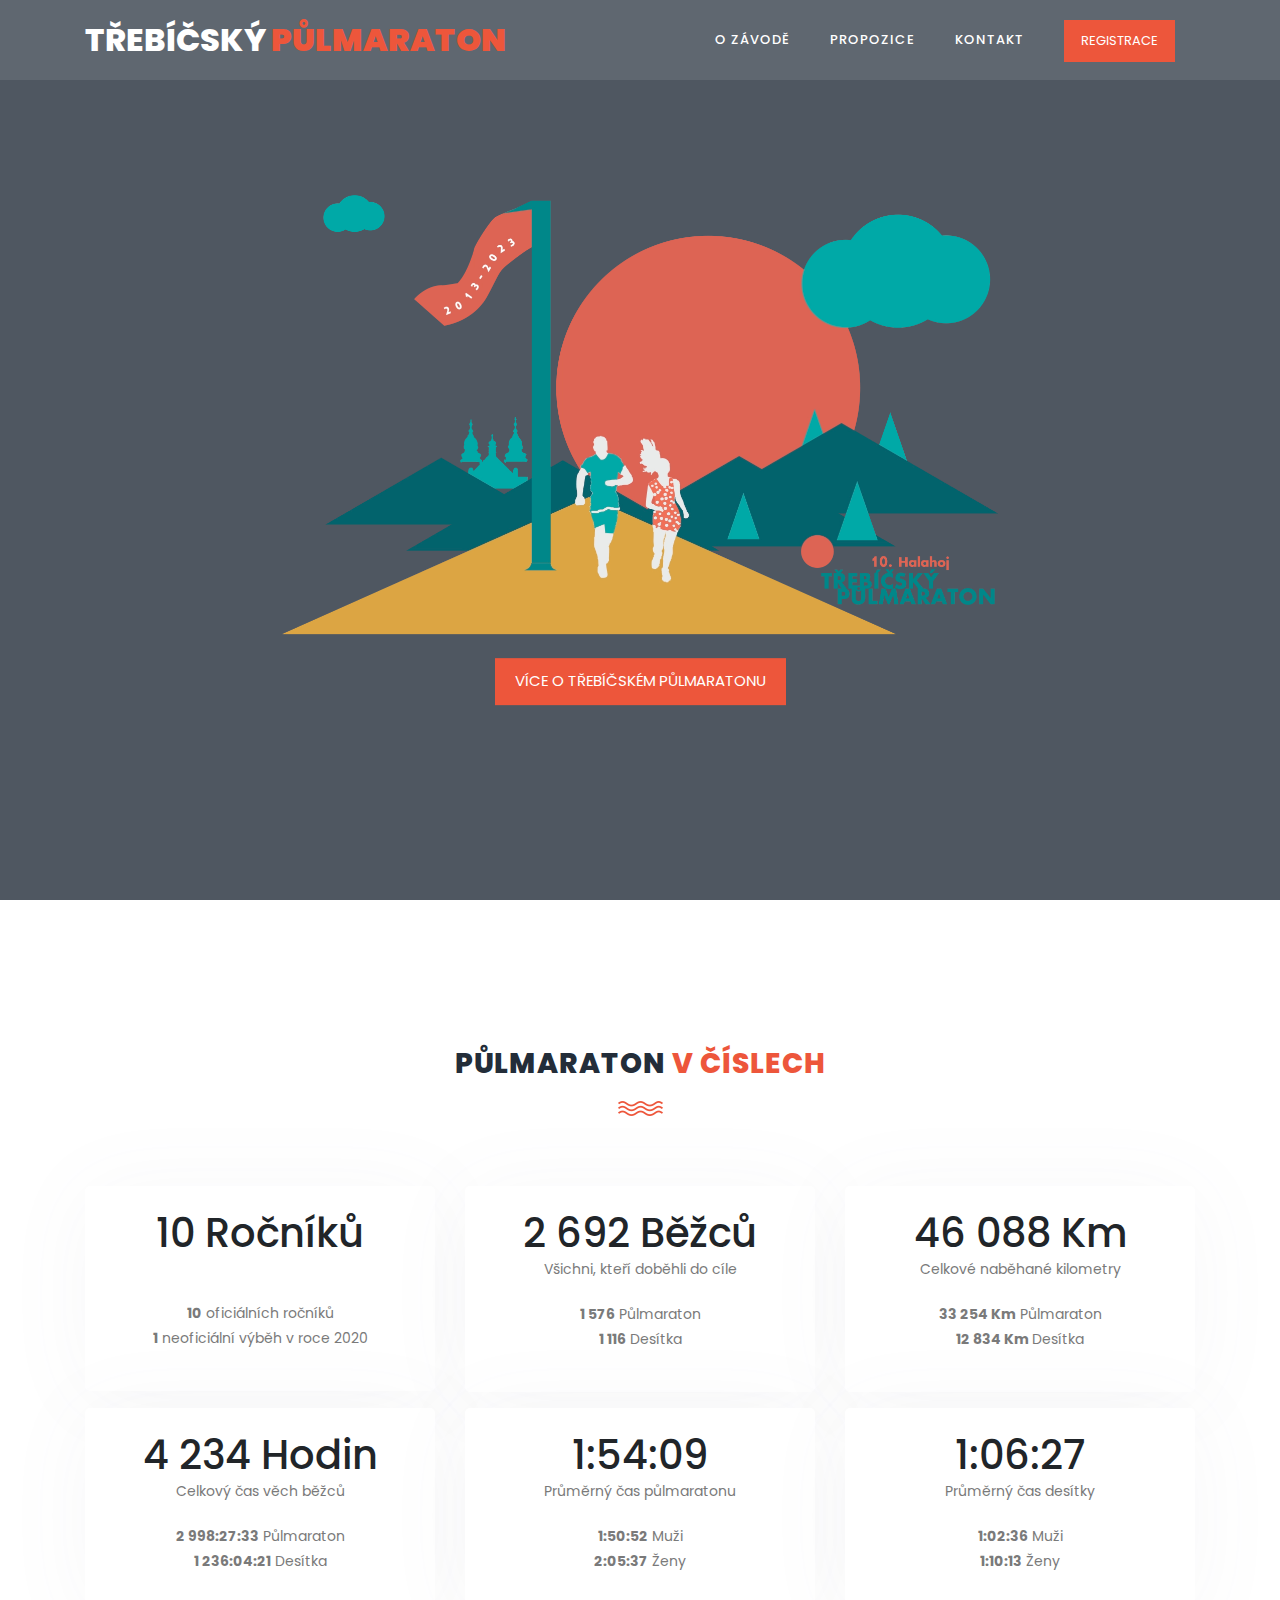
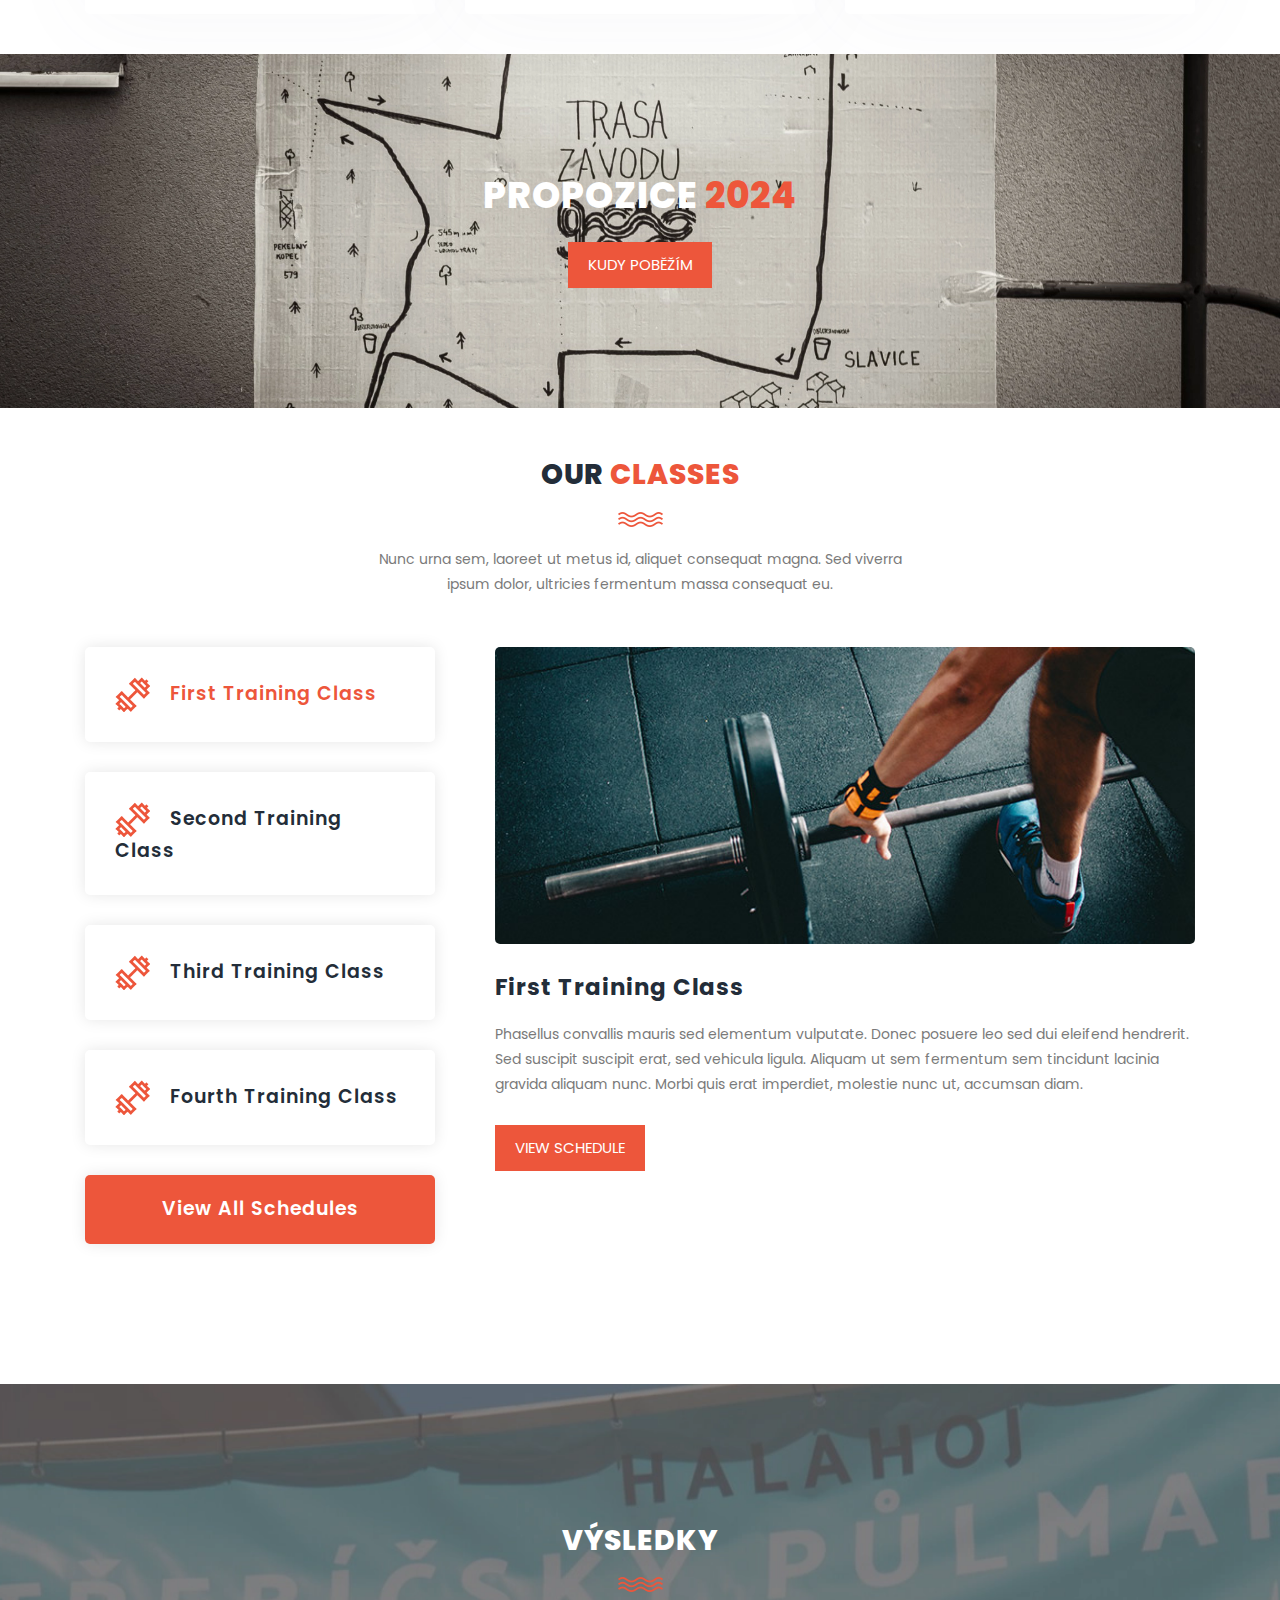
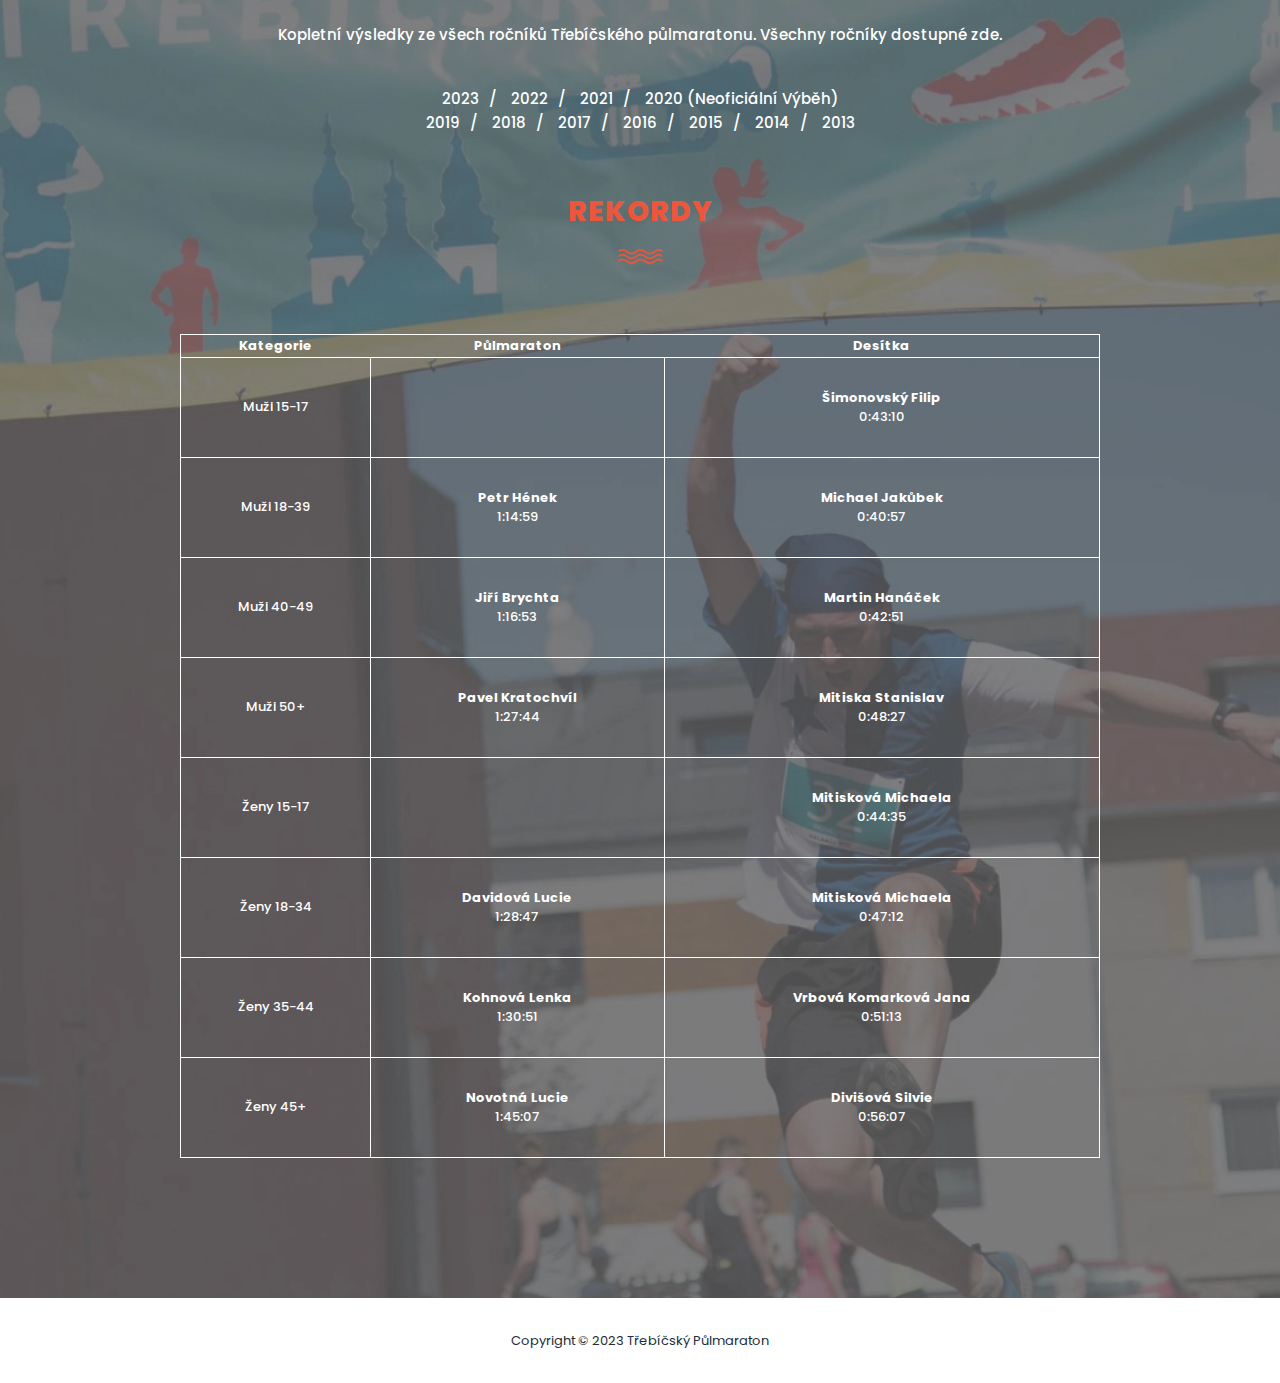
==== commit 36415355: "půlmaraton v číslech dokončení" ====
--- a/index.html
+++ b/index.html
@@ -112,7 +112,7 @@
                                 <strong>1</strong> neoficiální výběh v roce 2020
                             </p>
                         </div>
-                    </div><br>
+                    </div>
                 </div>
                 <div class="col-lg-4">
                     <div class="trainer-item">
@@ -124,7 +124,7 @@
                                 <strong>1 116</strong> Desítka
                             </p>
                         </div>
-                    </div><br>
+                    </div>
                 </div>
                 <div class="col-lg-4">
                     <div class="trainer-item">
@@ -137,7 +137,7 @@
                                 </strong> Desítka
                             </p>
                         </div>
-                    </div><br>
+                    </div>
                 </div>
                 <div class="col-lg-4">
                     <div class="trainer-item">
@@ -149,7 +149,7 @@
                                 <strong>1 236:04:21</strong> Desítka
                             </p>
                         </div>
-                    </div><br>
+                    </div>
                 </div>
                 <div class="col-lg-4">
                     <div class="trainer-item">
@@ -161,7 +161,7 @@
                                 <strong>2:05:37</strong> Ženy
                             </p>
                         </div>
-                    </div><br>
+                    </div>
                 </div>
                 <div class="col-lg-4">
                     <div class="trainer-item">
@@ -173,7 +173,7 @@
                                 <strong>1:10:13</strong> Ženy
                             </p>
                         </div>
-                    </div><br>
+                    </div>
                 </div>
             </div>
         </div>
--- a/assets/css/templatemo-training-studio.css
+++ b/assets/css/templatemo-training-studio.css
@@ -34,7 +34,7 @@
 reset
 --------------------------------------------- 
 */
-html, body, div, span, applet, object, iframe, h1, h2, h3, h4, h5, h6, p, blockquote, div
+html, body, div, span, applet, object, iframe, h1, h2, h3, h4, h5, h6, p, blockquote, div,
 pre, a, abbr, acronym, address, big, cite, code, del, dfn, em, font, img, ins, kbd, q,
 s, samp, small, strike, strong, sub, sup, tt, var, b, u, i, center, dl, dt, dd, ol, ul, li,
 figure, header, nav, section, article, aside, footer, figcaption {
@@ -94,12 +94,12 @@
 }
 
 h1, h2, h3, h4, h5, h6 {
-  margin-top: 0px;
-  margin-bottom: 0px;
+  margin-top: 0;
+  margin-bottom: 0;
 }
 
 ul {
-  margin-bottom: 0px;
+  margin-bottom: 0;
 }
 
 p {
@@ -135,7 +135,7 @@
   }
   .mobile-top-fix {
     margin-top: 30px;
-    margin-bottom: 0px;
+    margin-bottom: 0;
   }
   .mobile-bottom-fix {
     margin-bottom: 30px;
@@ -156,9 +156,9 @@
   font-weight: 800;
   color: #232d39;
   text-transform: uppercase;
-  letter-spacing: 0.5px;
-  margin-top: 0px;
-  margin-bottom: 0px;
+  letter-spacing: 1px;
+  margin-top: 0;
+  margin-bottom: 0;
 }
 
 .section-heading h2 em {
@@ -209,7 +209,7 @@
   font-weight: 800;
   color: #232d39;
   text-transform: uppercase;
-  letter-spacing: 0.5px;
+  letter-spacing: 1px;
 }
 .rekordy-heading h2 em {
   font-style: normal;
@@ -230,10 +230,10 @@
   background: rgba(250,250,250,0.99) !important;
   height: 80px!important;
   position: fixed!important;
-  top: 0px;
-  left: 0px;
-  right: 0px;
-  box-shadow: 0px 0px 10px rgba(0,0,0,0.15)!important;
+  top: 0;
+  left: 0;
+  right: 0;
+  box-shadow: 0 0 10px rgba(0,0,0,0.15)!important;
 }
 
 .background-header .logo,
@@ -259,9 +259,9 @@
 
 .header-area {
   position: absolute;
-  top: 0px;
-  left: 0px;
-  right: 0px;
+  top: 0;
+  left: 0;
+  right: 0;
   z-index: 100;
   height: 80px;
   background: rgba(250,250,250,0.1);
@@ -298,7 +298,7 @@
 .header-area .main-nav .nav {
   float: right;
   margin-top: 27px;
-  margin-right: 0px;
+  margin-right: 0;
   background-color: transparent;
   -webkit-transition: all 0.3s ease 0s;
   -moz-transition: all 0.3s ease 0s;
@@ -341,7 +341,7 @@
   color: #fff;
   text-align: center;
   font-weight: 400;
-  letter-spacing: 0px;
+  letter-spacing: 0;
   text-transform: uppercase;
   transition: all .3s;
   height: auto;
@@ -375,7 +375,6 @@
   text-indent: -9999em;
   z-index: 99;
   right: 40px;
-  display: none;
 }
 
 .header-area .main-nav .menu-trigger span,
@@ -411,7 +410,6 @@
   width: 30px;
   height: 2px;
   left: 0;
-  width: 75%;
 }
 
 .background-header .main-nav .menu-trigger span:before,
@@ -509,13 +507,13 @@
   }
   .header-area {
     background-color: #f7f7f7;
-    padding: 0px 15px;
+    padding: 0 15px;
     height: 80px;
     box-shadow: none;
     text-align: center;
   }
   .header-area .container {
-    padding: 0px;
+    padding: 0;
   }
   .header-area .logo {
     margin-left: 30px;
@@ -534,7 +532,7 @@
     -moz-transition: all 0s ease 0s;
     -o-transition: all 0s ease 0s;
     transition: all 0s ease 0s;
-    margin-left: 0px;
+    margin-left: 0;
   }
   .header-area .main-nav .nav li:first-child {
     border-top: 1px solid #eee;
@@ -559,13 +557,13 @@
     width: 100%;
     background: #fff;
     border-bottom: 1px solid #eee;
-    padding-left: 0px !important;
-    padding-right: 0px !important;
+    padding-left: 0 !important;
+    padding-right: 0 !important;
   }
   .header-area .main-nav .nav li a {
     height: 50px !important;
     line-height: 50px !important;
-    padding: 0px !important;
+    padding: 0 !important;
     border: none !important;
     background: #f7f7f7 !important;
     color: #232d39 !important;
@@ -584,17 +582,17 @@
     z-index: 1;
     transform: translateY(0%);
     transition-delay: 0s, 0s, 0.3s;
-    top: 0px;
+    top: 0;
     width: 100%;
     box-shadow: none;
-    height: 0px;
+    height: 0;
   }
   .header-area .main-nav .nav li.submenu ul li a {
     font-size: 12px;
     font-weight: 400;
   }
   .header-area .main-nav .nav li.submenu ul li a:hover:before {
-    width: 0px;
+    width: 0;
   }
   .header-area .main-nav .nav li.submenu ul.active {
     height: auto !important;
@@ -606,7 +604,7 @@
     top: 15px;
   }
   .header-area .main-nav .nav li.submenu:hover ul, .header-area .main-nav .nav li.submenu:focus ul {
-    height: 0px;
+    height: 0;
   }
 }
 
@@ -660,12 +658,12 @@
 }
 
 .main-banner .caption h6 {
-  margin-top: 0px;
+  margin-top: 0;
   font-size: 18px;
   text-transform: uppercase;
   font-weight: 800;
   color: #fff;
-  letter-spacing: 0.5px;
+  letter-spacing: 1px;
 }
 
 .main-banner .caption h2 {
@@ -710,9 +708,9 @@
 }
 
 .feature-item .right-content h4 {
-  margin-top: 0px;
+  margin-top: 0;
   margin-bottom:  7px;
-  letter-spacing: 0.25px;
+  letter-spacing: 0;
   color: #232d39;
   font-size: 19px;
   font-weight: 600;
@@ -735,7 +733,7 @@
 */
 
 #call-to-action {
-  padding: 120px 0px;
+  padding: 120px 0;
   background-image: url(../images/mapa.webp);
   background-position: center center;
   background-repeat: no-repeat;
@@ -759,7 +757,7 @@
 .cta-content p {
   font-size: 16px;
   color: #fff;
-  margin: 15px 0px 25px 0px;
+  margin: 15px 0 25px 0;
 }
 
 
@@ -784,7 +782,7 @@
   width: 100%;
 }
 #tabs ul li:last-child {
-  margin-bottom: 0px;
+  margin-bottom: 0;
 }
 #tabs ul li a {
   text-transform: capitalize;
@@ -792,11 +790,11 @@
   padding: 30px 30px;
   display: inline-block;
   background-color: #fff;
-  box-shadow: 0px 0px 15px rgba(0,0,0,0.1);
+  box-shadow: 0 0 15px rgba(0,0,0,0.1);
   border-radius: 5px;
   font-size: 19px;
   color: #232d39;
-  letter-spacing: 0.5px;
+  letter-spacing: 1px;
   font-weight: 600;
   transition: all 0.3s;
 }
@@ -806,10 +804,10 @@
   width: 100%;
   border-radius: 5px;
   display: inline-block;
-  box-shadow: 0px 0px 15px rgba(0,0,0,0.1);
+  box-shadow: 0 0 15px rgba(0,0,0,0.1);
   color: #fff;
   font-size: 19px;
-  letter-spacing: 0.5px;
+  letter-spacing: 1px;
   font-weight: 600;
   background-color: #ed563b;
 }
@@ -847,7 +845,7 @@
   font-size: 23px;
   font-weight: 700;
   color: #232d39;
-  letter-spacing: 0.5px;
+  letter-spacing: 1px;
   margin-bottom: 20px;
   margin-top: 30px;
 }
@@ -865,7 +863,7 @@
 */
 
 #results {
-  padding: 0px 0px 140px 0px;
+  padding: 0 0 140px 0;
   background-image: url(../images/cil.webp);
   background-position: center center;
   background-repeat: no-repeat;
@@ -896,7 +894,7 @@
   font-size: 13px;
   text-transform: capitalize;
   font-weight: 500;
-  letter-spacing: 0.25px;
+  letter-spacing: 0;
 }
 
 .schedule-table.filtering .ts-item {
@@ -947,7 +945,7 @@
   color: #fff;
 }
 #results .filters ul li:last-child {
-  margin-right: 0px;
+  margin-right: 0;
 }
 #results .filters ul li:last-child::after {
   display: none;
@@ -994,7 +992,7 @@
   border-radius: 5px;
   box-shadow: 0 5px 90px 0 rgba(110, 123, 131, 0.05);
   padding: 20px;
-
+  margin-bottom: 1em;
 }
 
 #trainers .trainer-item img {
@@ -1019,7 +1017,7 @@
   font-size: 19px;
   font-weight: 600;
   color: #232d39;
-  letter-spacing: 0.5px;
+  letter-spacing: 1px;
   margin-bottom: 18px;
 }
 
@@ -1027,6 +1025,11 @@
   margin-bottom: 20px;
 }
 
+#trainers .trainer-item:hover {
+  transition: all ease-in-out 0.5s;
+  box-shadow: 0 0 40px 0 rgba(0, 0, 0, 0.1);
+}
+
 /* 
 ---------------------------------------------
 contact
@@ -1038,7 +1041,7 @@
 }
 
 #contact-us .container-fluid .col-lg-6 {
-  padding: 0px;
+  padding: 0;
 }
 
 #contact-us .contact-form {
@@ -1065,7 +1068,7 @@
   height: 40px;
   outline: none;
   line-height: 40px;
-  padding: 0px 10px;
+  padding: 0 10px;
   -webkit-appearance: none;
   -moz-appearance: none;
   appearance: none;
@@ -1118,7 +1121,7 @@
 */
 footer {
   text-align: center;
-  padding: 30px 0px;
+  padding: 30px 0;
 }
 
 footer p {
@@ -1257,7 +1260,7 @@
     margin-bottom: 30px;
   }
   #our-classes .tabs-content {
-    margin-left: 0px;
+    margin-left: 0;
     margin-top: 30px;
   }
   .trainer-item {
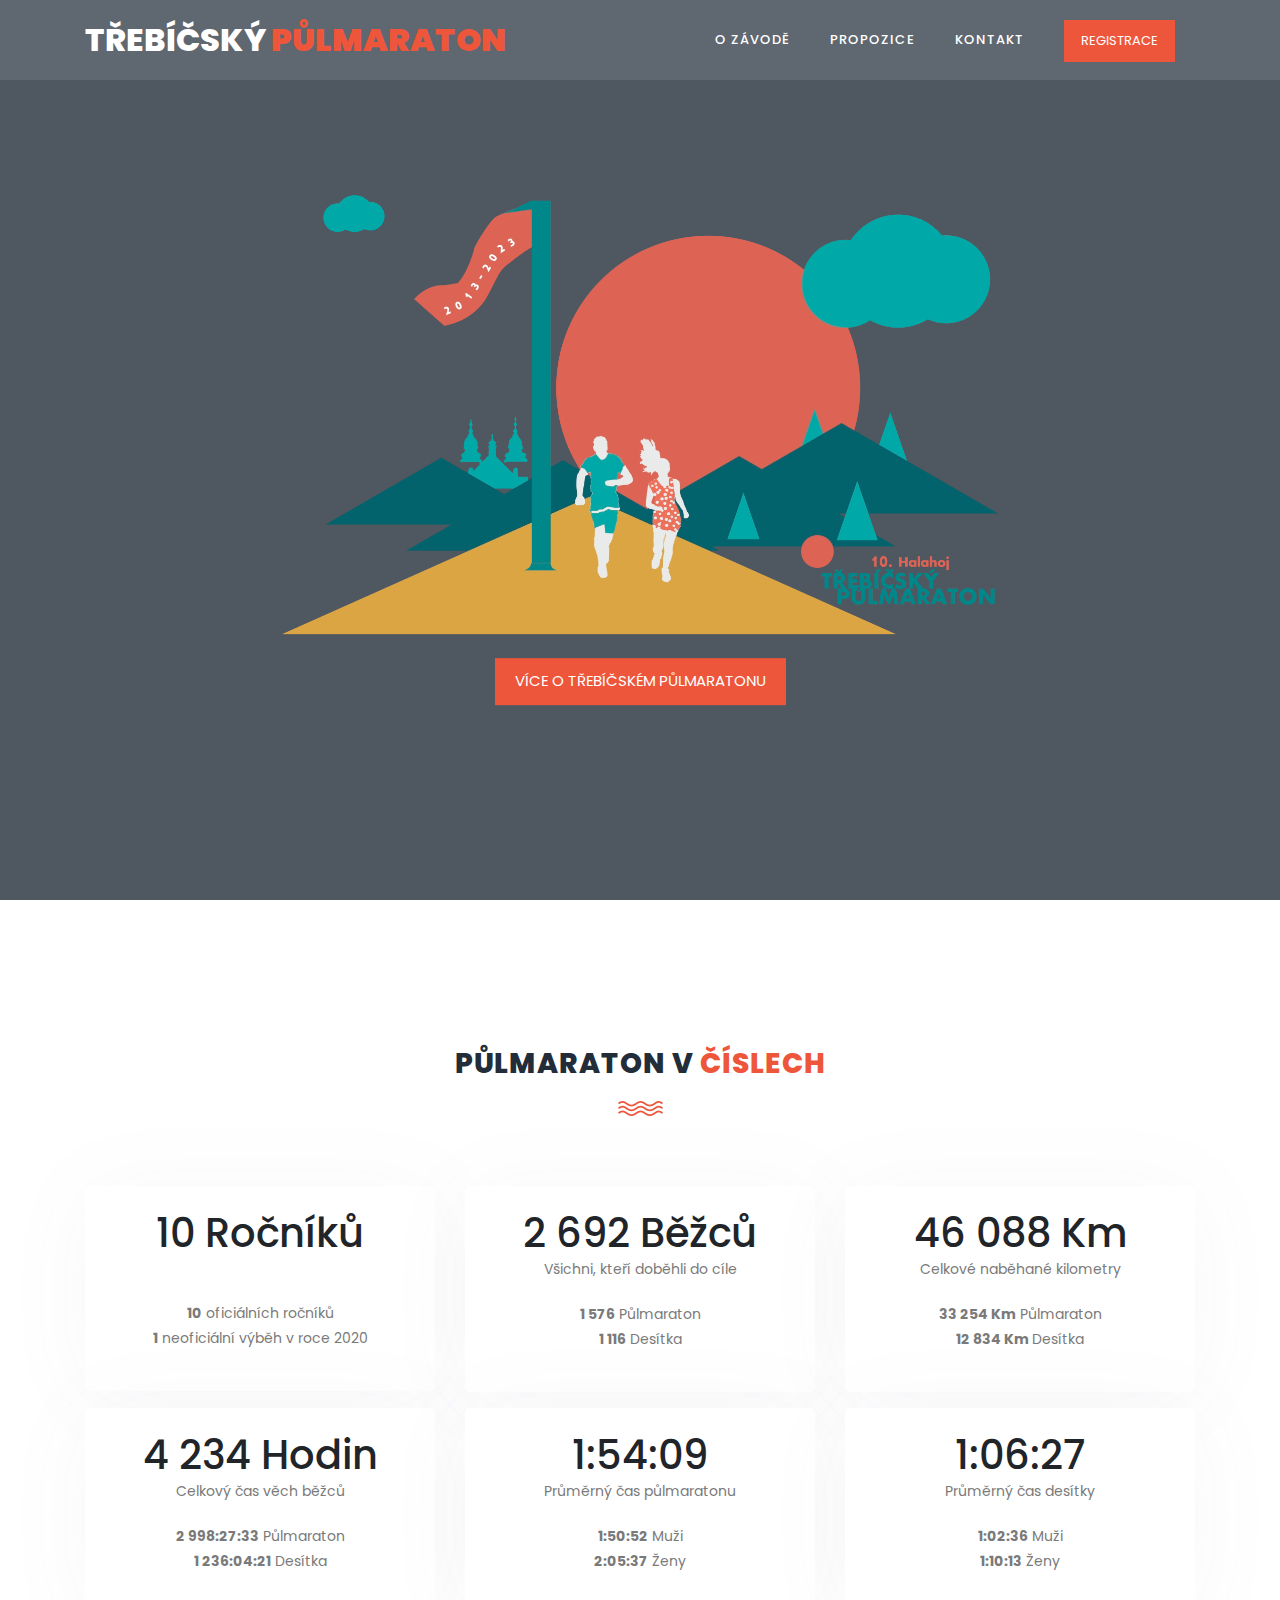
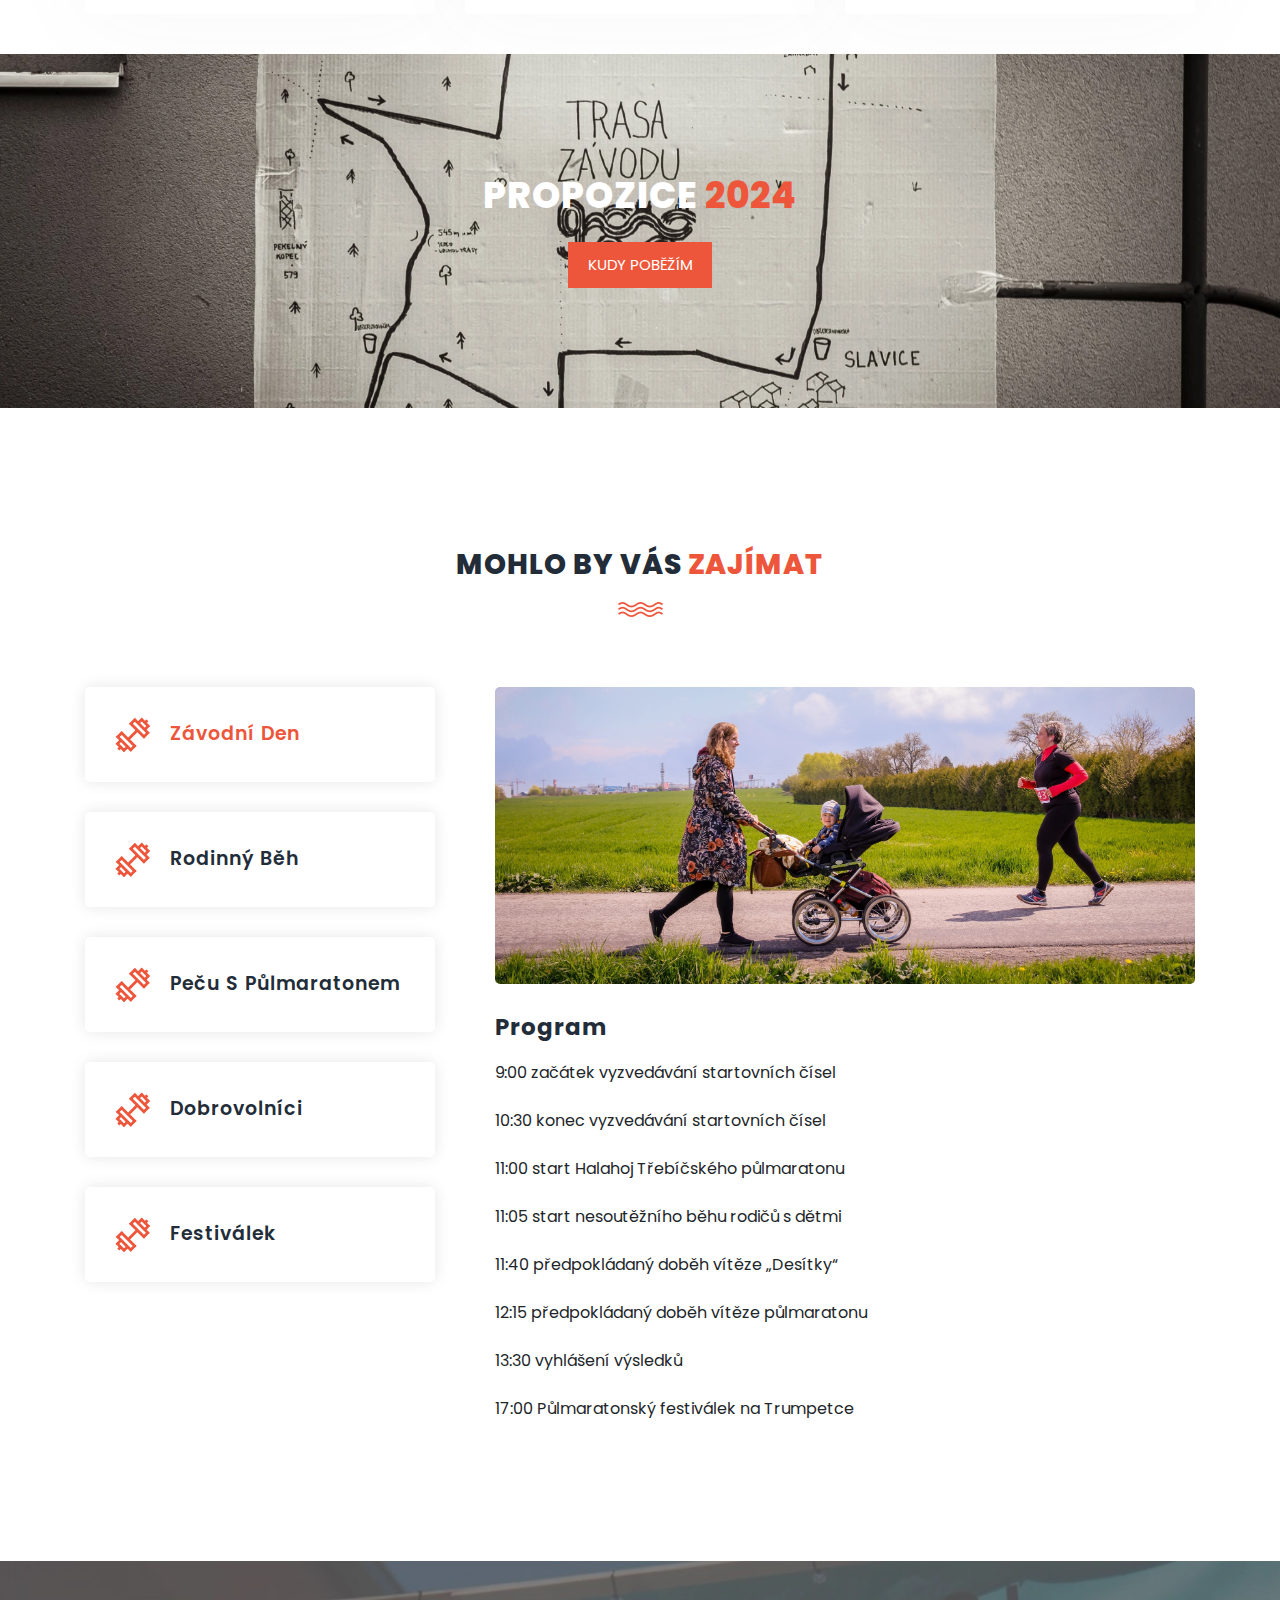
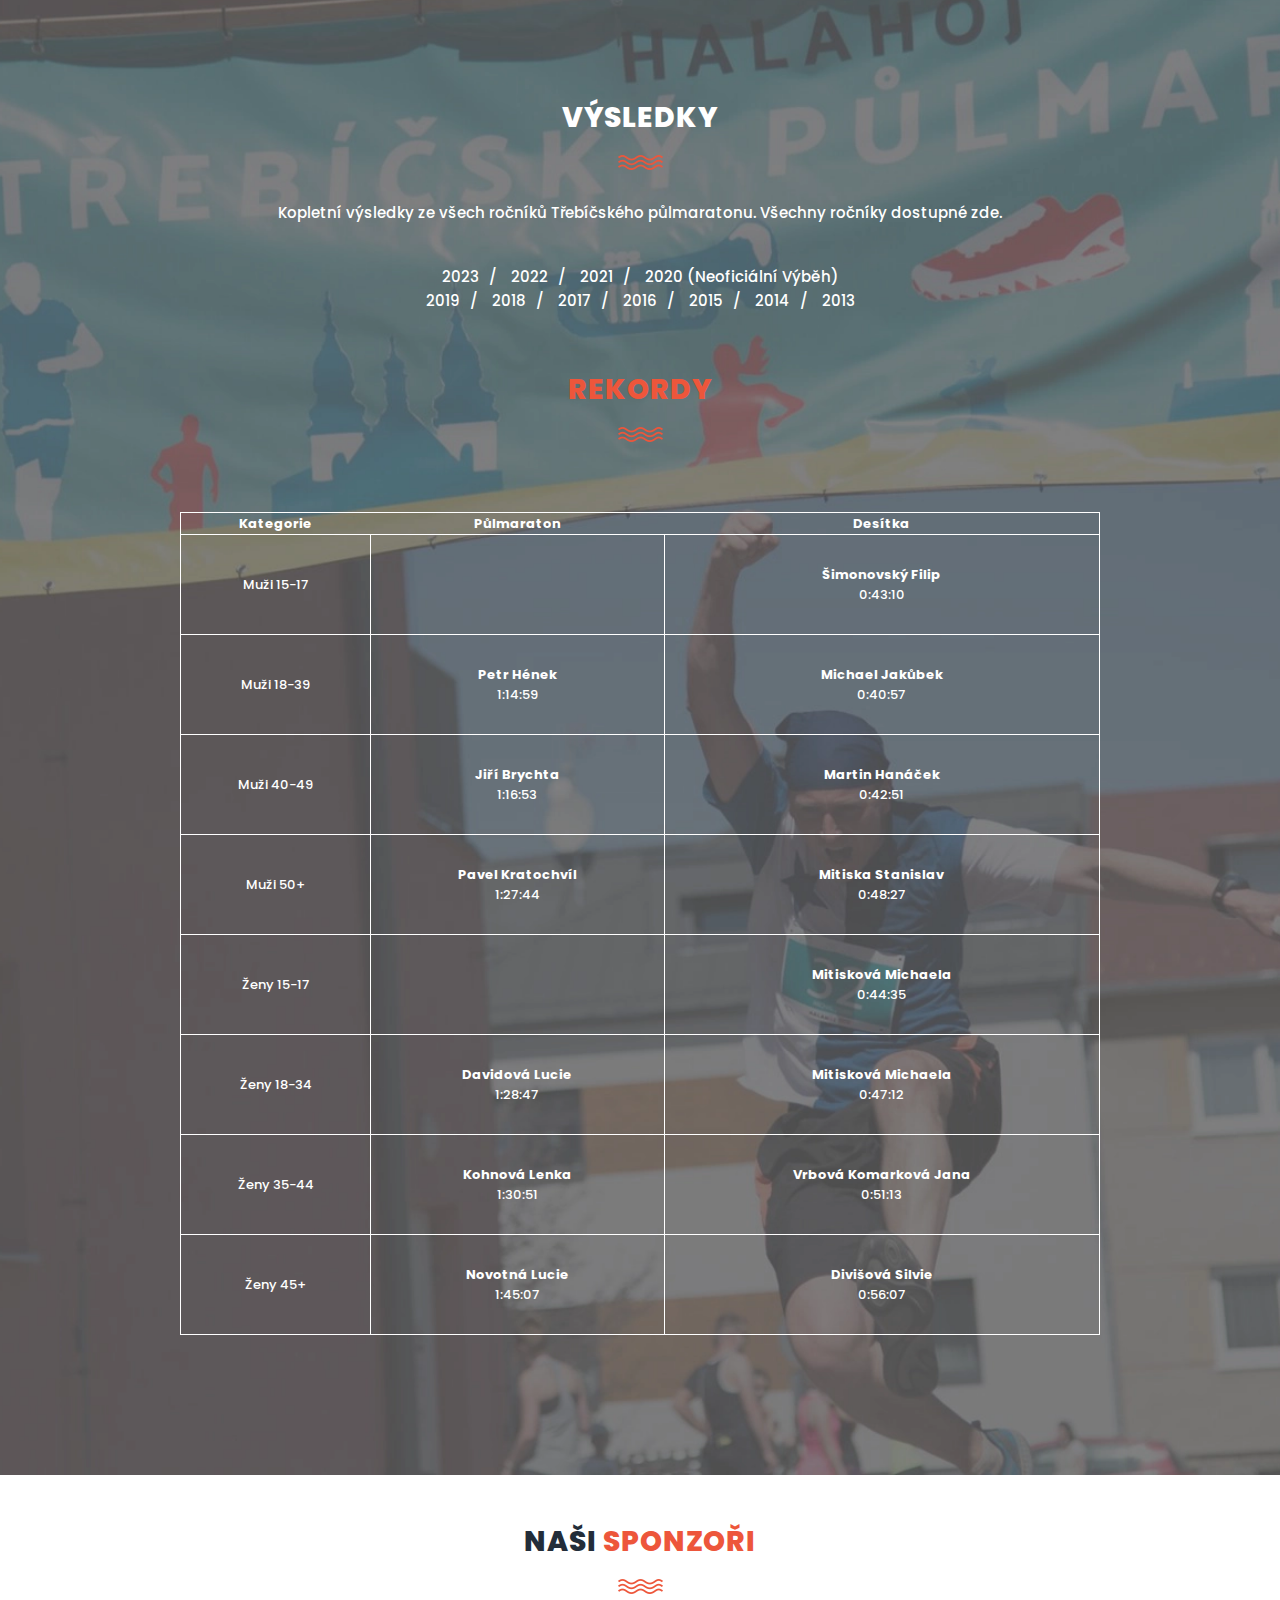
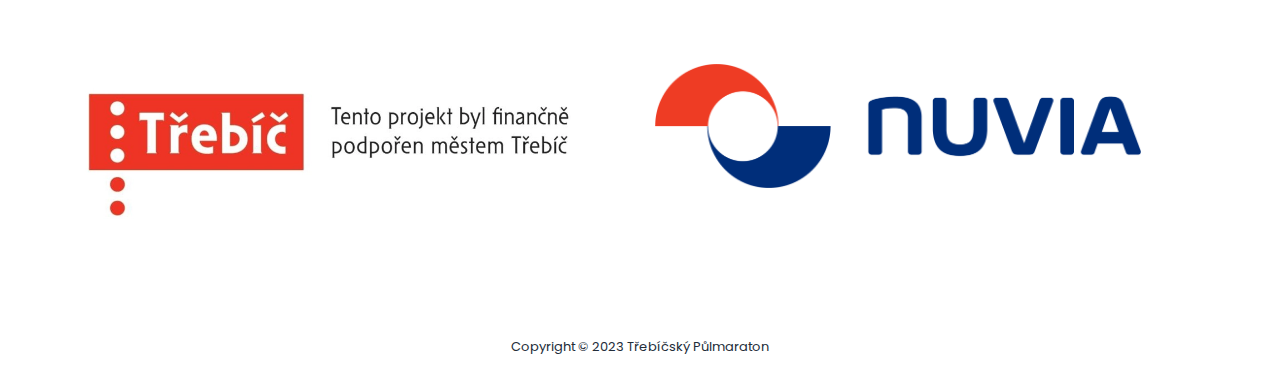
==== commit cb12ceff: "mohlo by vás zajímat + sponzoři" ====
--- a/index.html
+++ b/index.html
@@ -11,20 +11,13 @@
 
     <title>Třebíčský půlmaraton</title>
     <link rel="shortcut icon" href="assets/images/logo23.webp" type="image/x-icon">
-<!--
-
-TemplateMo 548 Training Studio
-
-https://templatemo.com/tm-548-training-studio
-
--->
+
     <!-- Additional CSS Files -->
     <link rel="stylesheet" type="text/css" href="assets/css/bootstrap.min.css">
 
     <link rel="stylesheet" type="text/css" href="assets/css/font-awesome.css">
 
     <link rel="stylesheet" href="assets/css/templatemo-training-studio.css">
-
     </head>
     
     <body>
@@ -96,7 +89,7 @@
             <div class="row">
                 <div class="col-lg-6 offset-lg-3">
                     <div class="section-heading">
-                        <h2>Půlmaraton <em>v číslech</em></h2>
+                        <h2>Půlmaraton v <em>číslech</em></h2>
                         <img src="assets/images/line-dec.png" alt="">
                     </div>
                 </div>
@@ -204,59 +197,71 @@
         <div class="container">
             <div class="row">
                 <div class="col-lg-6 offset-lg-3">
-                    <div class="rekordy-heading">
-                        <h2>Our <em>Classes</em></h2>
+                    <div class="section-heading">
+                        <h2>Mohlo by vás <em>zajímat</em></h2>
                         <img src="assets/images/line-dec.png" alt="">
-                        <p>Nunc urna sem, laoreet ut metus id, aliquet consequat magna. Sed viverra ipsum dolor, ultricies fermentum massa consequat eu.</p>
                     </div>
                 </div>
             </div>
             <div class="row" id="tabs">
-              <div class="col-lg-4">
-                <ul>
-                  <li><a href='#tabs-1'><img src="assets/images/tabs-first-icon.png" alt="">First Training Class</a></li>
-                  <li><a href='#tabs-2'><img src="assets/images/tabs-first-icon.png" alt="">Second Training Class</a></li>
-                  <li><a href='#tabs-3'><img src="assets/images/tabs-first-icon.png" alt="">Third Training Class</a></li>
-                  <li><a href='#tabs-4'><img src="assets/images/tabs-first-icon.png" alt="">Fourth Training Class</a></li>
-                  <div class="main-rounded-button"><a href="#">View All Schedules</a></div>
-                </ul>
-              </div>
-              <div class="col-lg-8">
-                <section class='tabs-content'>
-                  <article id='tabs-1'>
-                    <img src="assets/images/training-image-01.jpg" alt="First Class">
-                    <h4>First Training Class</h4>
-                    <p>Phasellus convallis mauris sed elementum vulputate. Donec posuere leo sed dui eleifend hendrerit. Sed suscipit suscipit erat, sed vehicula ligula. Aliquam ut sem fermentum sem tincidunt lacinia gravida aliquam nunc. Morbi quis erat imperdiet, molestie nunc ut, accumsan diam.</p>
-                    <div class="main-button">
-                        <a href="#">View Schedule</a>
-                    </div>
-                  </article>
-                  <article id='tabs-2'>
-                    <img src="assets/images/training-image-02.jpg" alt="Second Training">
-                    <h4>Second Training Class</h4>
-                    <p>Integer dapibus, est vel dapibus mattis, sem mauris luctus leo, ac pulvinar quam tortor a velit. Praesent ultrices erat ante, in ultricies augue ultricies faucibus. Nam tellus nibh, ullamcorper at mattis non, rhoncus sed massa. Cras quis pulvinar eros. Orci varius natoque penatibus et magnis dis parturient montes, nascetur ridiculus mus.</p>
-                    <div class="main-button">
-                        <a href="#">View Schedule</a>
-                    </div>
-                  </article>
-                  <article id='tabs-3'>
-                    <img src="assets/images/training-image-03.jpg" alt="Third Class">
-                    <h4>Third Training Class</h4>
-                    <p>Fusce laoreet malesuada rhoncus. Donec ultricies diam tortor, id auctor neque posuere sit amet. Aliquam pharetra, augue vel cursus porta, nisi tortor vulputate sapien, id scelerisque felis magna id felis. Proin neque metus, pellentesque pharetra semper vel, accumsan a neque.</p>
-                    <div class="main-button">
-                        <a href="#">View Schedule</a>
-                    </div>
-                  </article>
-                  <article id='tabs-4'>
-                    <img src="assets/images/training-image-04.jpg" alt="Fourth Training">
-                    <h4>Fourth Training Class</h4>
-                    <p>Pellentesque habitant morbi tristique senectus et netus et malesuada fames ac turpis egestas. Aenean ultrices elementum odio ac tempus. Etiam eleifend orci lectus, eget venenatis ipsum commodo et.</p>
-                    <div class="main-button">
-                        <a href="#">View Schedule</a>
-                    </div>
-                  </article>
-                </section>
-              </div>
+                <div class="col-lg-4">
+                    <ul>
+                        <li><a href='#tabs-1'><img src="assets/images/tabs-first-icon.png" alt="">Závodní den</a></li>
+                        <li><a href='#tabs-2'><img src="assets/images/tabs-first-icon.png" alt="">Rodinný běh</a></li>
+                        <li><a href='#tabs-3'><img src="assets/images/tabs-first-icon.png" alt="">Peču s půlmaratonem</a></li>
+                        <li><a href='#tabs-4'><img src="assets/images/tabs-first-icon.png" alt="">Dobrovolníci</a></li>
+                        <li><a href="#tabs-5"><img src="assets/images/tabs-first-icon.png" alt="">Festiválek</a></li>
+                    </ul>
+                </div>
+                <div class="col-lg-8">
+                    <section class='tabs-content'>
+                        <article id='tabs-1'>
+                            <img src="assets/images/program.webp" alt="bezci">
+                            <h4>Program</h4>
+                            <ul>
+                                <li>9:00 začátek vyzvedávání startovních čísel<br><br>
+                                    10:30 konec vyzvedávání startovních čísel<br><br>
+                                    11:00 start Halahoj Třebíčského půlmaratonu<br><br>
+                                    11:05 start nesoutěžního běhu rodičů s dětmi<br><br>
+                                    11:40 předpokládaný doběh vítěze „Desítky“<br><br>
+                                    12:15 předpokládaný doběh vítěze půlmaratonu<br><br>
+                                    13:30 vyhlášení výsledků<br><br>
+                                    17:00 Půlmaratonský festiválek na Trumpetce
+                                </li>
+                            </ul>
+                        </article>
+                        <article id='tabs-2'>
+                            <img src="assets/images/detsky.webp" alt="deti beh">
+                            <h4>Nesoutěžní běh rodičů s dětmi</h4>
+                            <p>
+                                <strong>Start:</strong> okamžitě po závodu dospělých (cca 11:05)<br>
+                                <strong>Délka:</strong> cca 1,5 km<br>
+                                <strong>Vstupné:</strong> dobrovolné<br>
+                                Nesoutěžní běh rodičů s dětmi je určený pro celé rodiny a vyhraje každý, kdo se na trať dlouhou 1,5 kilometrů vypraví. Pořadí v cíli rozhodující není, „závod“ tak můžete pojmout jako rodinnou procházku klidně i těmi nejmenšími v kočárku. Na každého malého účastníka pak bude v cíli čekat drobná odměna.
+                            </p>
+                        </article>
+                        <article id='tabs-3'>
+                            <img src="assets/images/buchta.webp" alt="buchta">
+                            <h4>Peču s půlmaratonem</h4>
+                            <p>Text</p>
+                        </article>
+                        <article id='tabs-4'>
+                            <img src="assets/images/dobrovolnik.webp" alt="Dobrovolník">
+                            <h4>Staň se dobrovolníkem</h4>
+                            <p>
+                                Necítíš se na běh, ale chceš strávit fajnové dopoledne? Můžeš se stát pomocníkem s přípravou a průběhem závodu.<br>
+                                <strong>Čím se ti odvděčíme?</strong> Za pomoc od nás dostaneš pořadatelské tričko, svačinu a pití. Navíc dostaneš poukaz na pivo nebo limonádu na večerním festiválku.<br>
+                                <strong>Jak se stát dobrovolníkem?</strong> Je to jednoduché! Kontaktuj Renču (naši koordinátorku dobrovolníků) <a href="mailto:blukaskova@seznam.cz" style="display: inline">rchloupkova@seznam.cz</a> a domluv se s ní, kde bys chtěl pomáhat.
+                            </p>
+                        </article>
+                        <article id='tabs-5'>
+                            <img src="assets/images/festivalek.webp" alt="Festiválek">
+                            <h4>Půlmaratonský festiválek</h4>
+                            <p>Odpoledne se můžete těšit na...</p>
+                            <p>Vstupné je dobrovolné</p>
+                        </article>
+                    </section>
+                </div>
             </div>
         </div>
     </section>
@@ -360,7 +365,44 @@
     </section>
 
 
-    
+    <!-- ***** Features Item Start ***** -->
+    <section class="section bg-transparent" id="trasa">
+        <div class="container">
+            <div class="row">
+                <div class="col-lg-6 offset-lg-3">
+                    <div class="rekordy-heading">
+                        <h2>Naši <em>sponzoři</em></h2>
+                        <img src="assets/images/line-dec.png" alt="waves">
+                        <p></p>
+                    </div>
+                </div>
+                <div class="col-lg-6">
+                    <ul class="features-items">
+                            <li class="feature-item">
+                                <div class="right-content">
+                                    <a href="https://www.visittrebic.eu/" target="_blank">
+                                        <img src="assets/images/trebic.webp" width="90%" alt="trebic">
+                                    </a>
+                                </div>
+                            </li>
+                    </ul>
+                </div>
+                <div class="col-lg-6">
+                    <ul class="features-items">
+                            <li class="feature-item">
+                                <div class="right-content">
+                                    <a href="https://www.nuvia.com/cz/" target="_blank">
+                                        <img src="assets/images/nuvia.webp" width="90%" alt="nuvia" href="">
+                                    </a>
+                                </div>
+                            </li>
+                    </ul>
+                </div>
+            </div>
+        </div>
+    </section>
+    <!-- ***** Features Item End ***** -->
+
     <!-- ***** Footer Start ***** -->
     <footer>
         <div class="container">
@@ -390,7 +432,5 @@
     <!-- Global Init -->
     <script src="assets/js/custom.js"></script>
 
-    <!-- Counter -->
-    <script src="counter.js"></script>
   </body>
 </html>--- a/assets/css/templatemo-training-studio.css
+++ b/assets/css/templatemo-training-studio.css
@@ -855,6 +855,9 @@
   margin-bottom: 28px;
 }
 
+.tabs-content a {
+  color: #ed563b;
+}
 
 /* 
 ---------------------------------------------
@@ -1046,7 +1049,7 @@
 
 #contact-us .contact-form {
   padding: 80px;
-  background-image: url(../images/contact-bg.jpg);
+  /*background-image: url(../images/contact-bg.jpg);*/
   background-position: center center;
   background-repeat: no-repeat;
   background-size: cover;
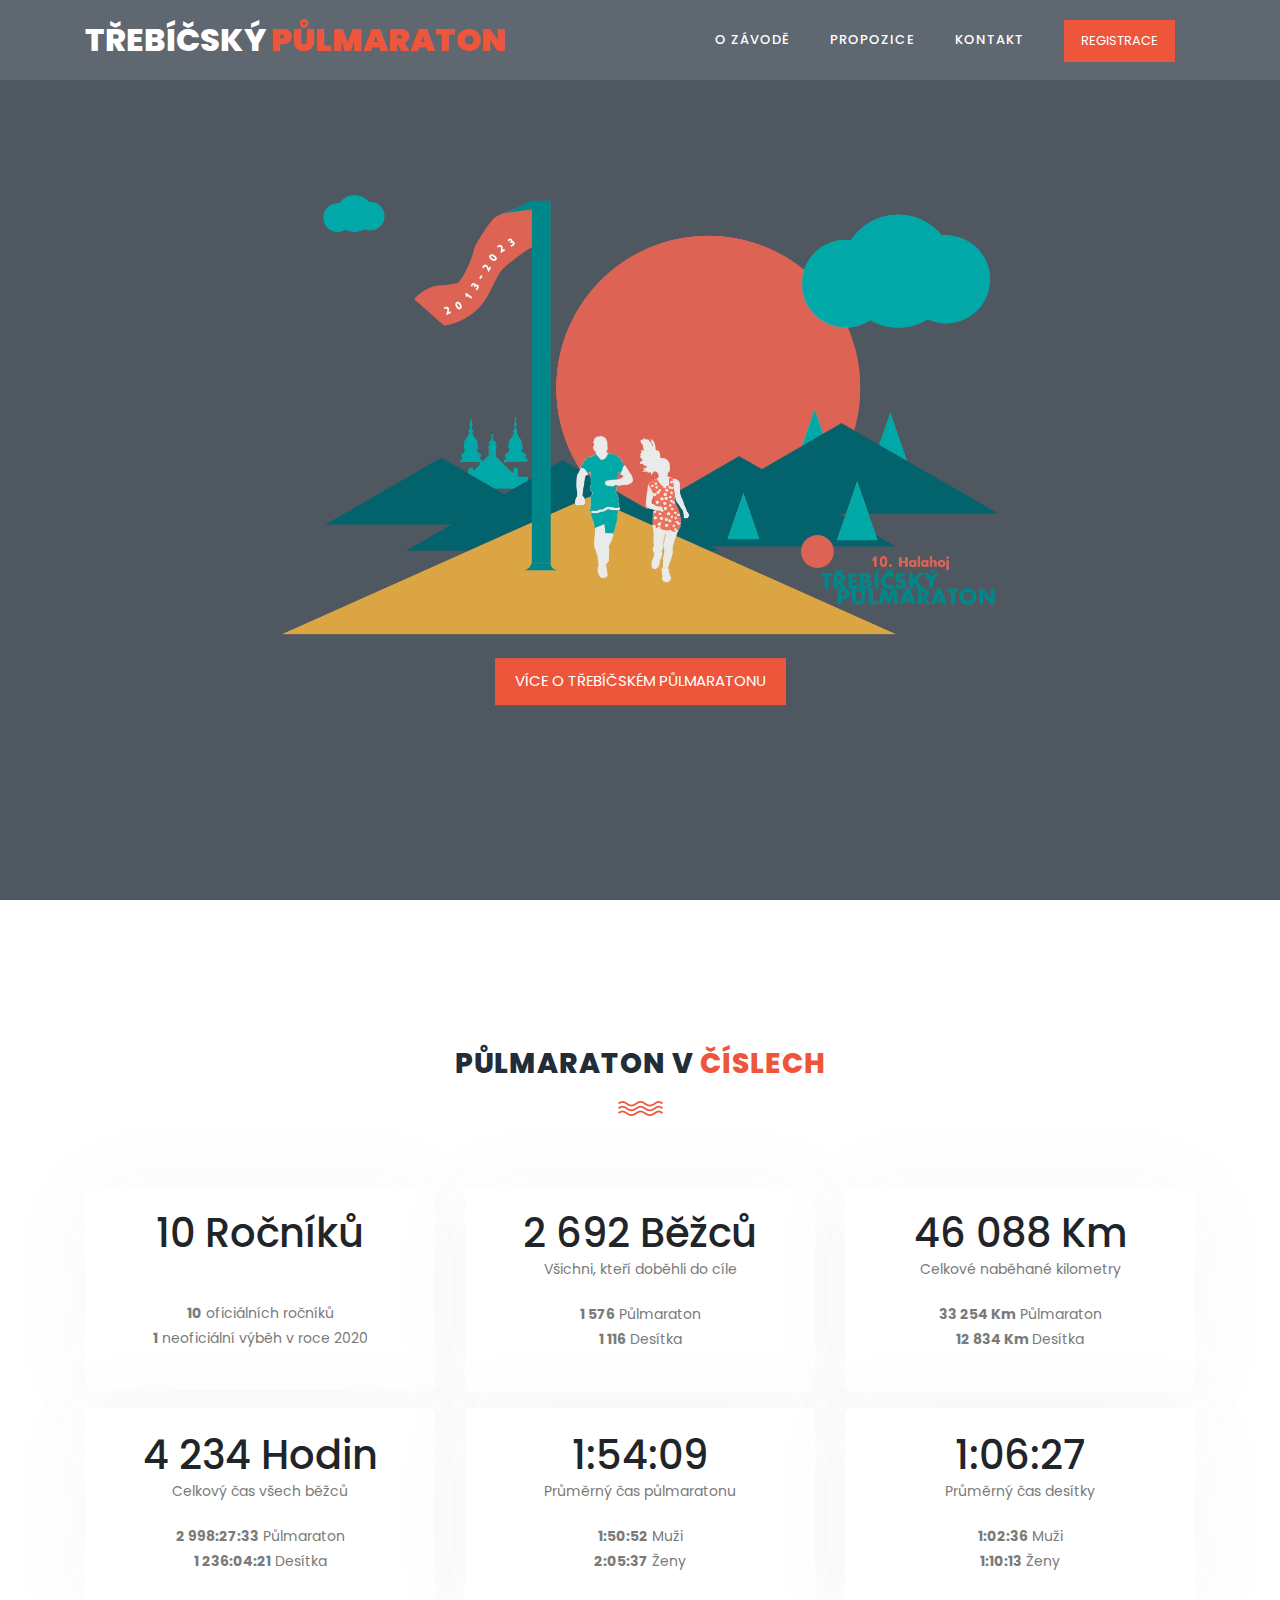
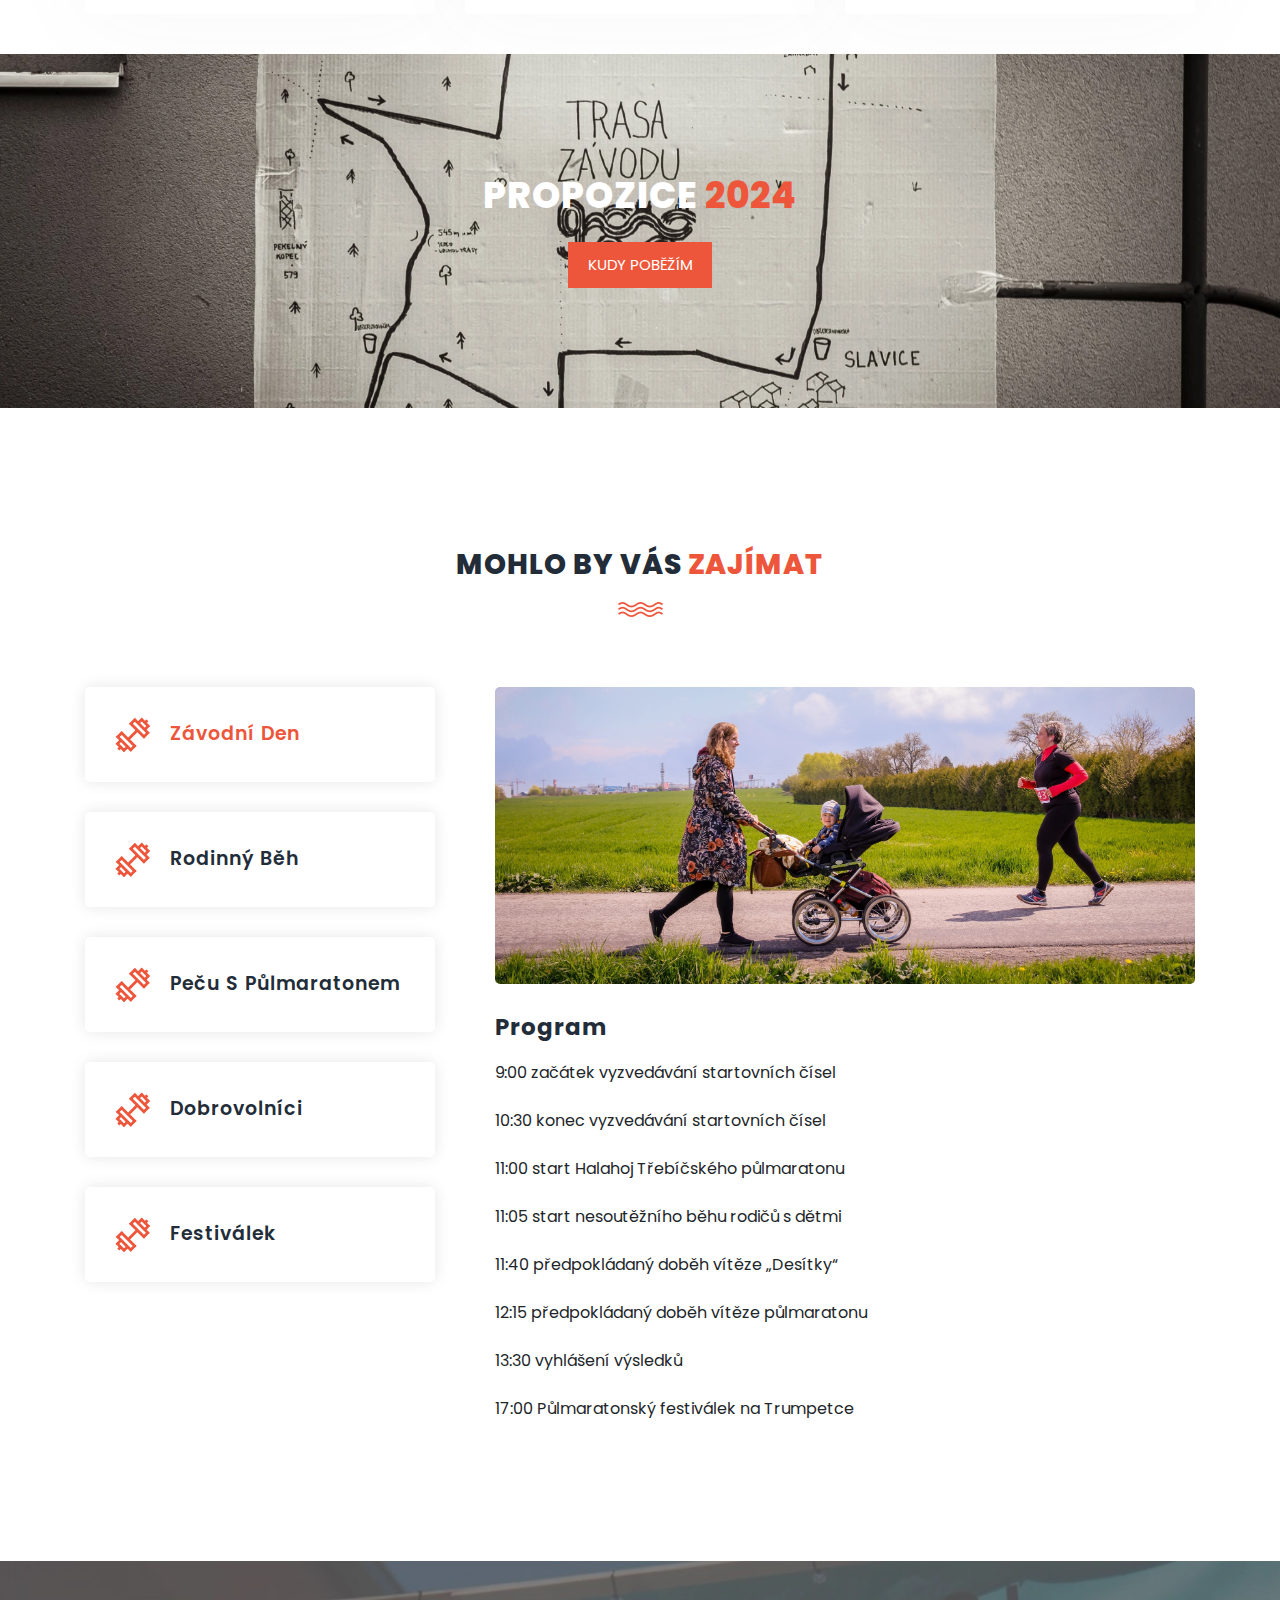
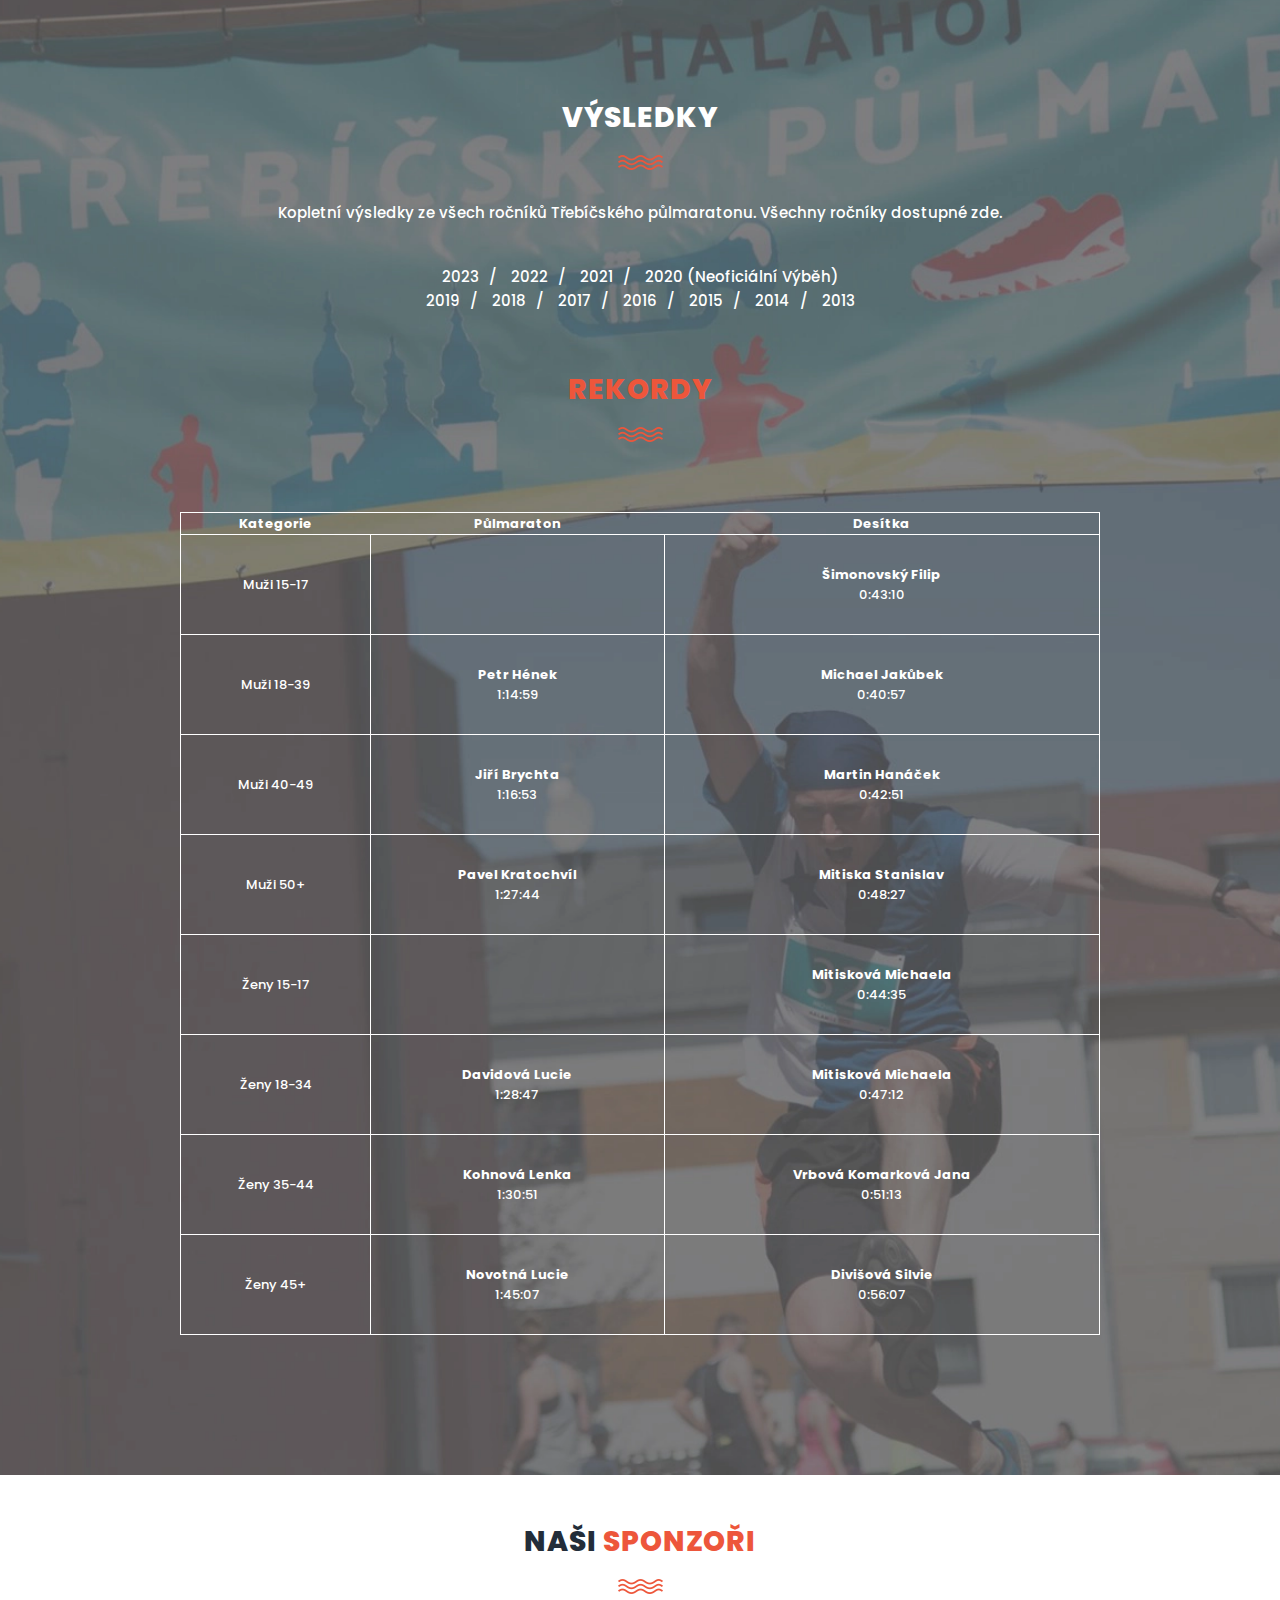
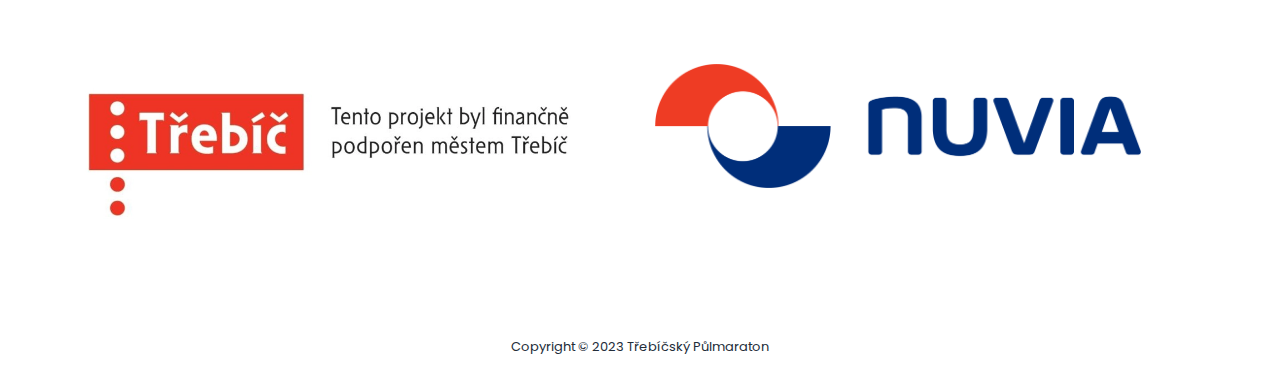
==== commit 2e415eb1: "Typo" ====
--- a/index.html
+++ b/index.html
@@ -135,7 +135,7 @@
                 <div class="col-lg-4">
                     <div class="trainer-item">
                         <h1>4 234 Hodin</h1>
-                        <p>Celkový čas věch běžců</p>
+                        <p>Celkový čas všech běžců</p>
                         <div class="down-content">
                             <p>
                                 <strong>2 998:27:33</strong> Půlmaraton<br>
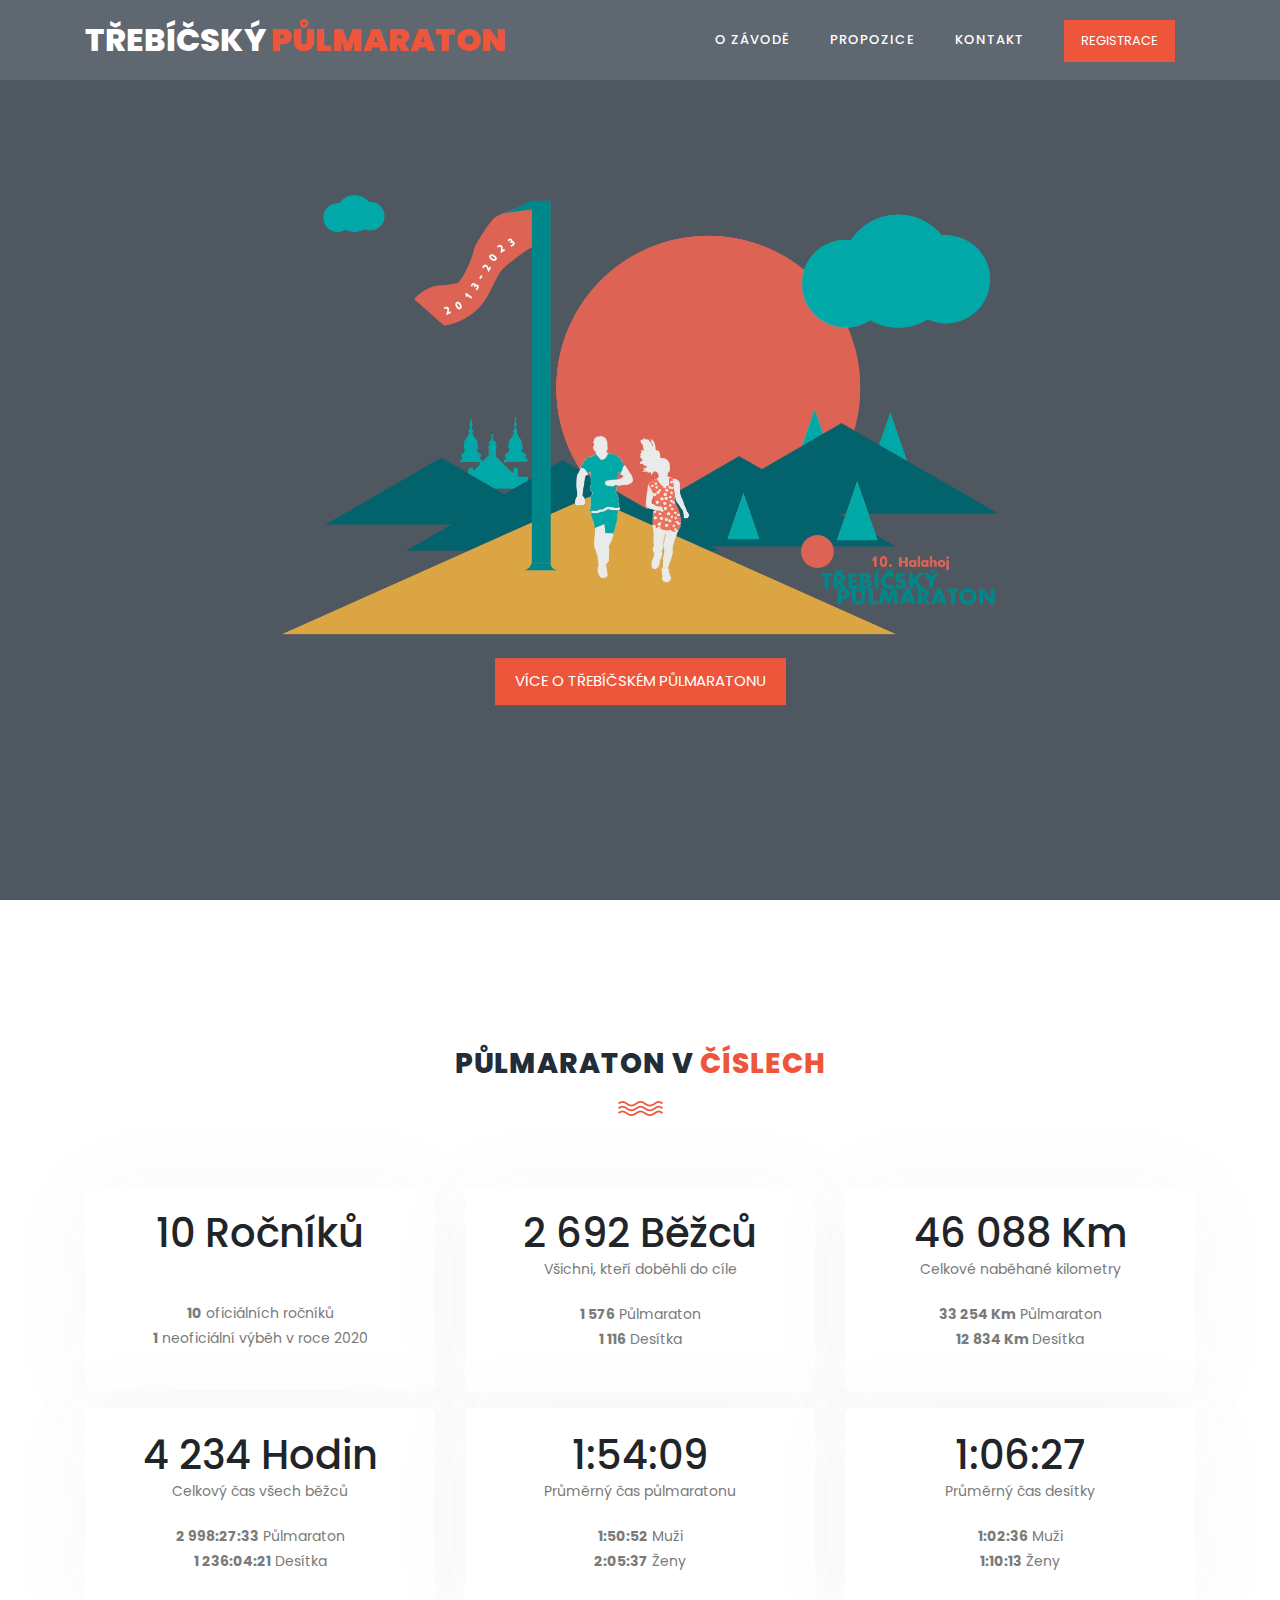
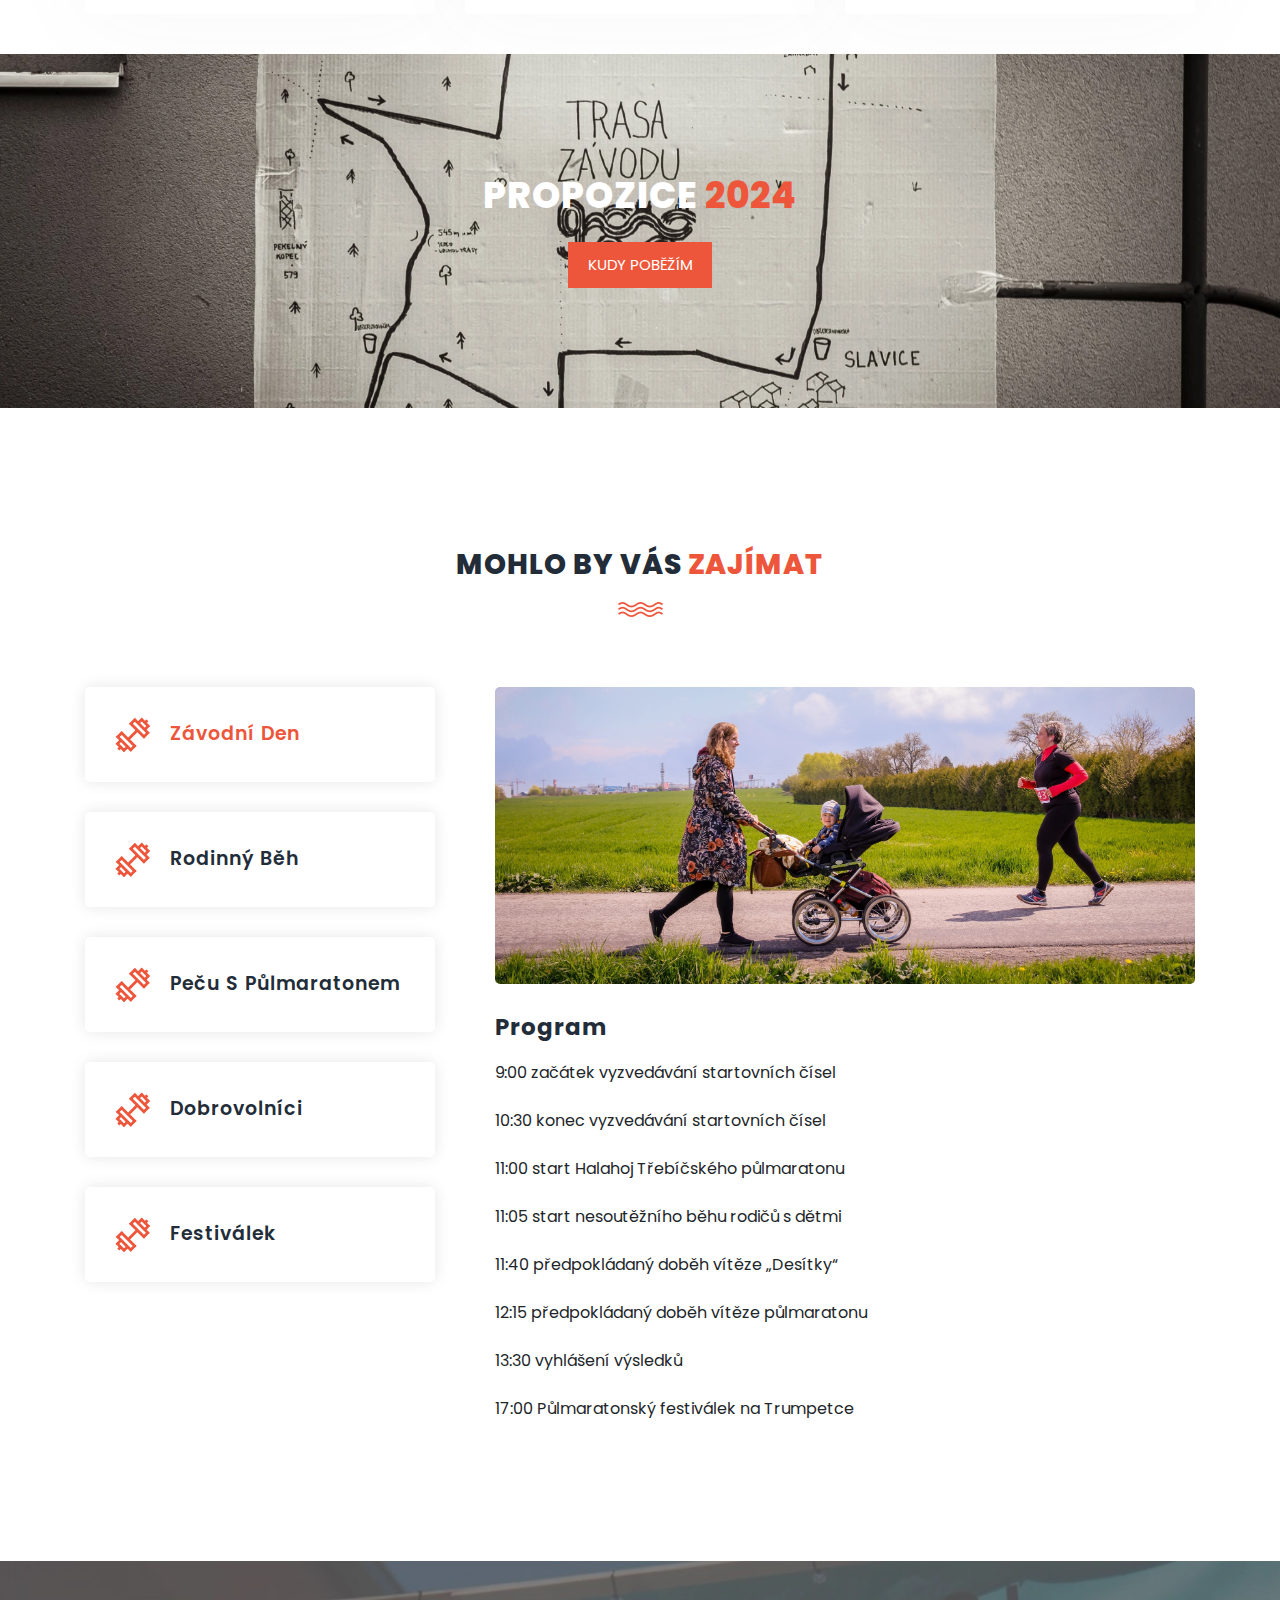
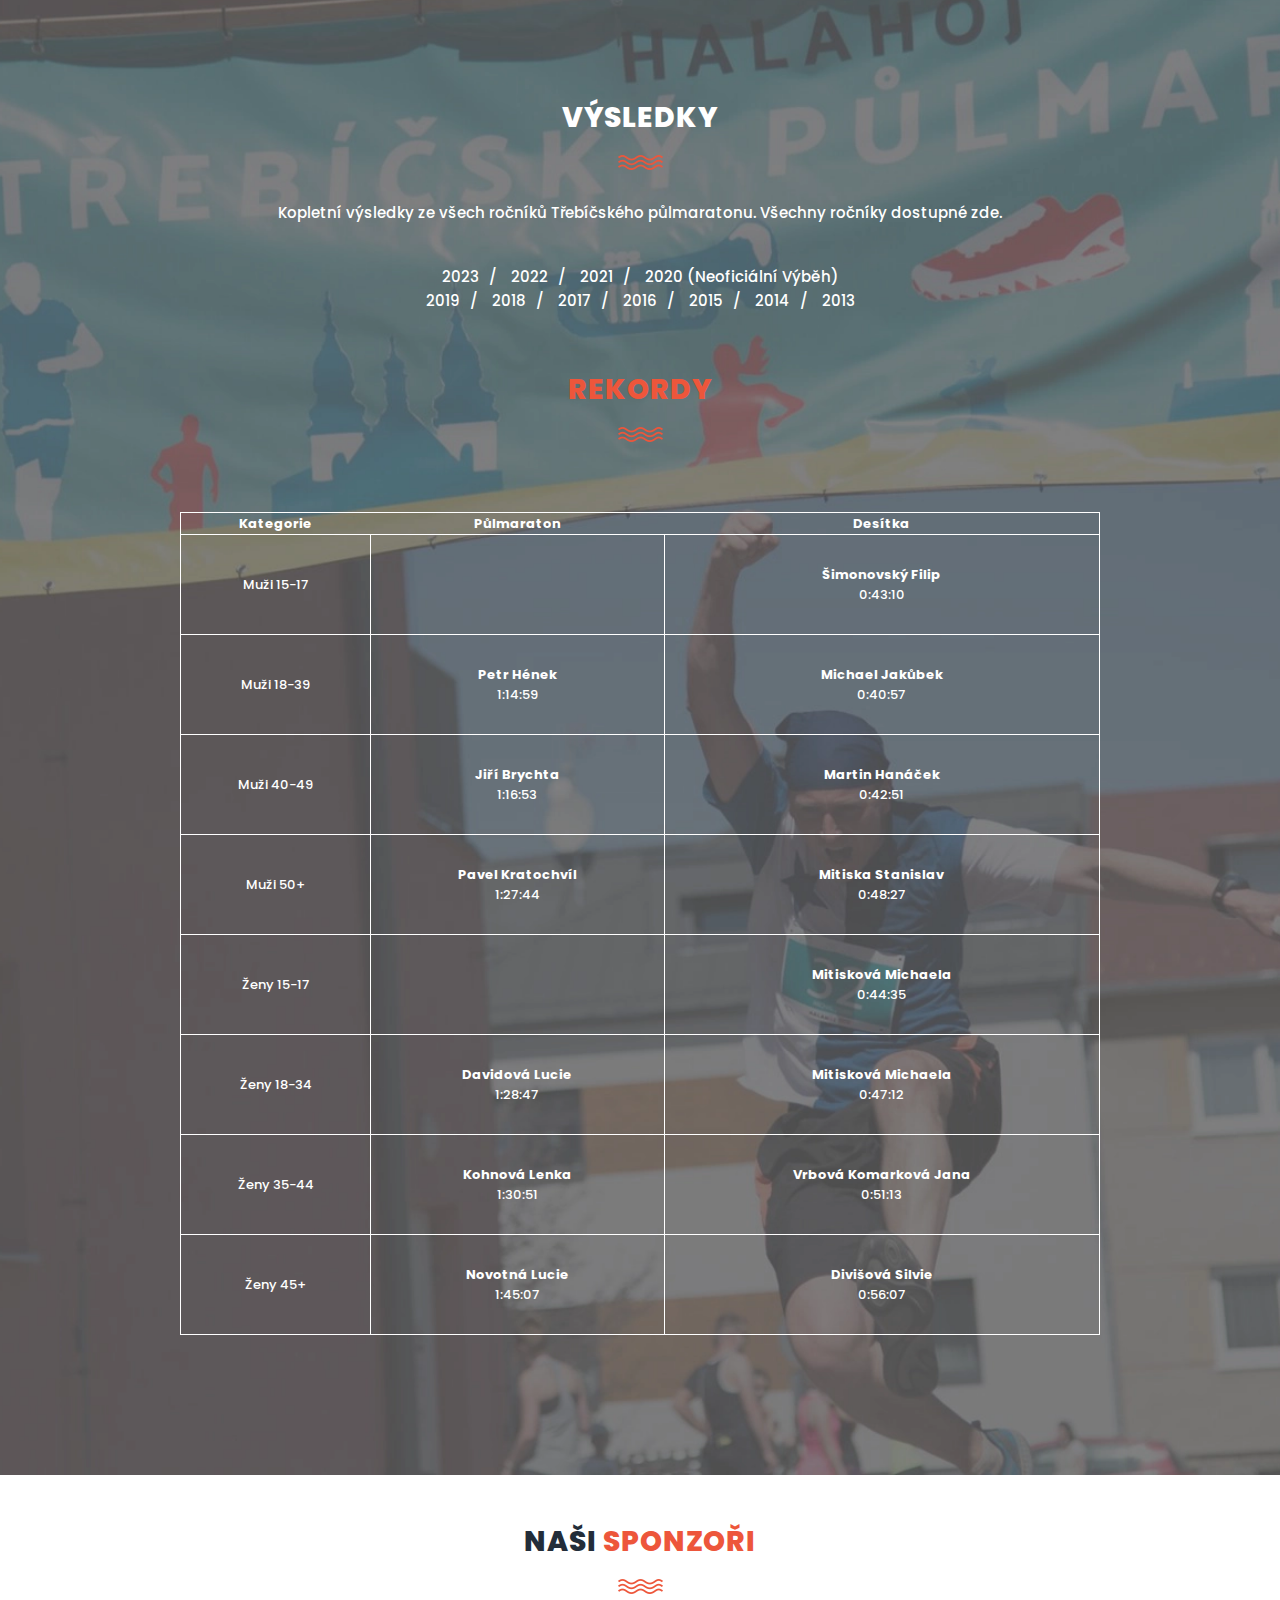
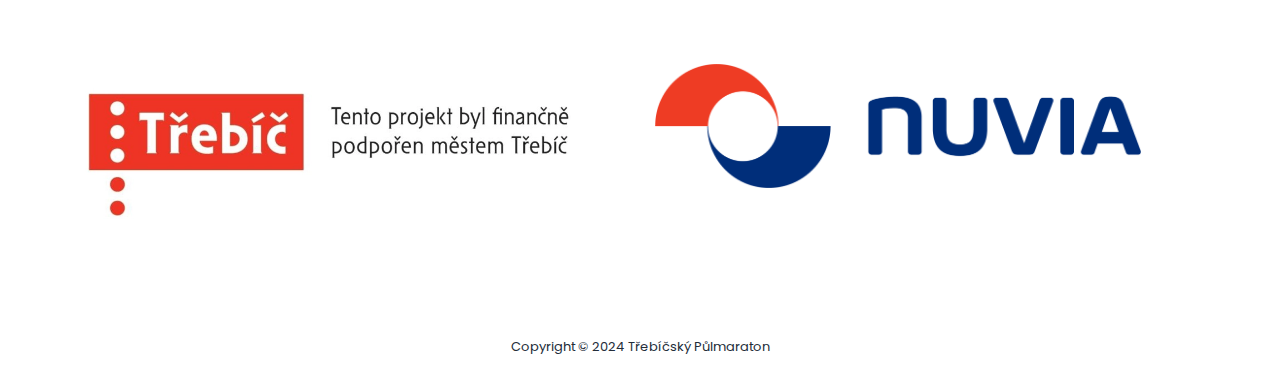
==== commit d4417d88: "Trasy update" ====
--- a/index.html
+++ b/index.html
@@ -251,7 +251,7 @@
                             <p>
                                 Necítíš se na běh, ale chceš strávit fajnové dopoledne? Můžeš se stát pomocníkem s přípravou a průběhem závodu.<br>
                                 <strong>Čím se ti odvděčíme?</strong> Za pomoc od nás dostaneš pořadatelské tričko, svačinu a pití. Navíc dostaneš poukaz na pivo nebo limonádu na večerním festiválku.<br>
-                                <strong>Jak se stát dobrovolníkem?</strong> Je to jednoduché! Kontaktuj Renču (naši koordinátorku dobrovolníků) <a href="mailto:blukaskova@seznam.cz" style="display: inline">rchloupkova@seznam.cz</a> a domluv se s ní, kde bys chtěl pomáhat.
+                                <strong>Jak se stát dobrovolníkem?</strong> Je to jednoduché! Kontaktuj Onderi (našeho koordinátora dobrovolníků) <a href="mailto:ondrej.herzan@gmail.com" style="display: inline">ondrej.herzan@gmail.com</a> a domluv se s ním, kde bys chtěl pomáhat.
                             </p>
                         </article>
                         <article id='tabs-5'>
@@ -408,7 +408,7 @@
         <div class="container">
             <div class="row">
                 <div class="col-lg-12">
-                    <p>Copyright &copy; 2023 Třebíčský Půlmaraton</p>
+                    <p>Copyright &copy; 2024 Třebíčský Půlmaraton</p>
                 </div>
             </div>
         </div>
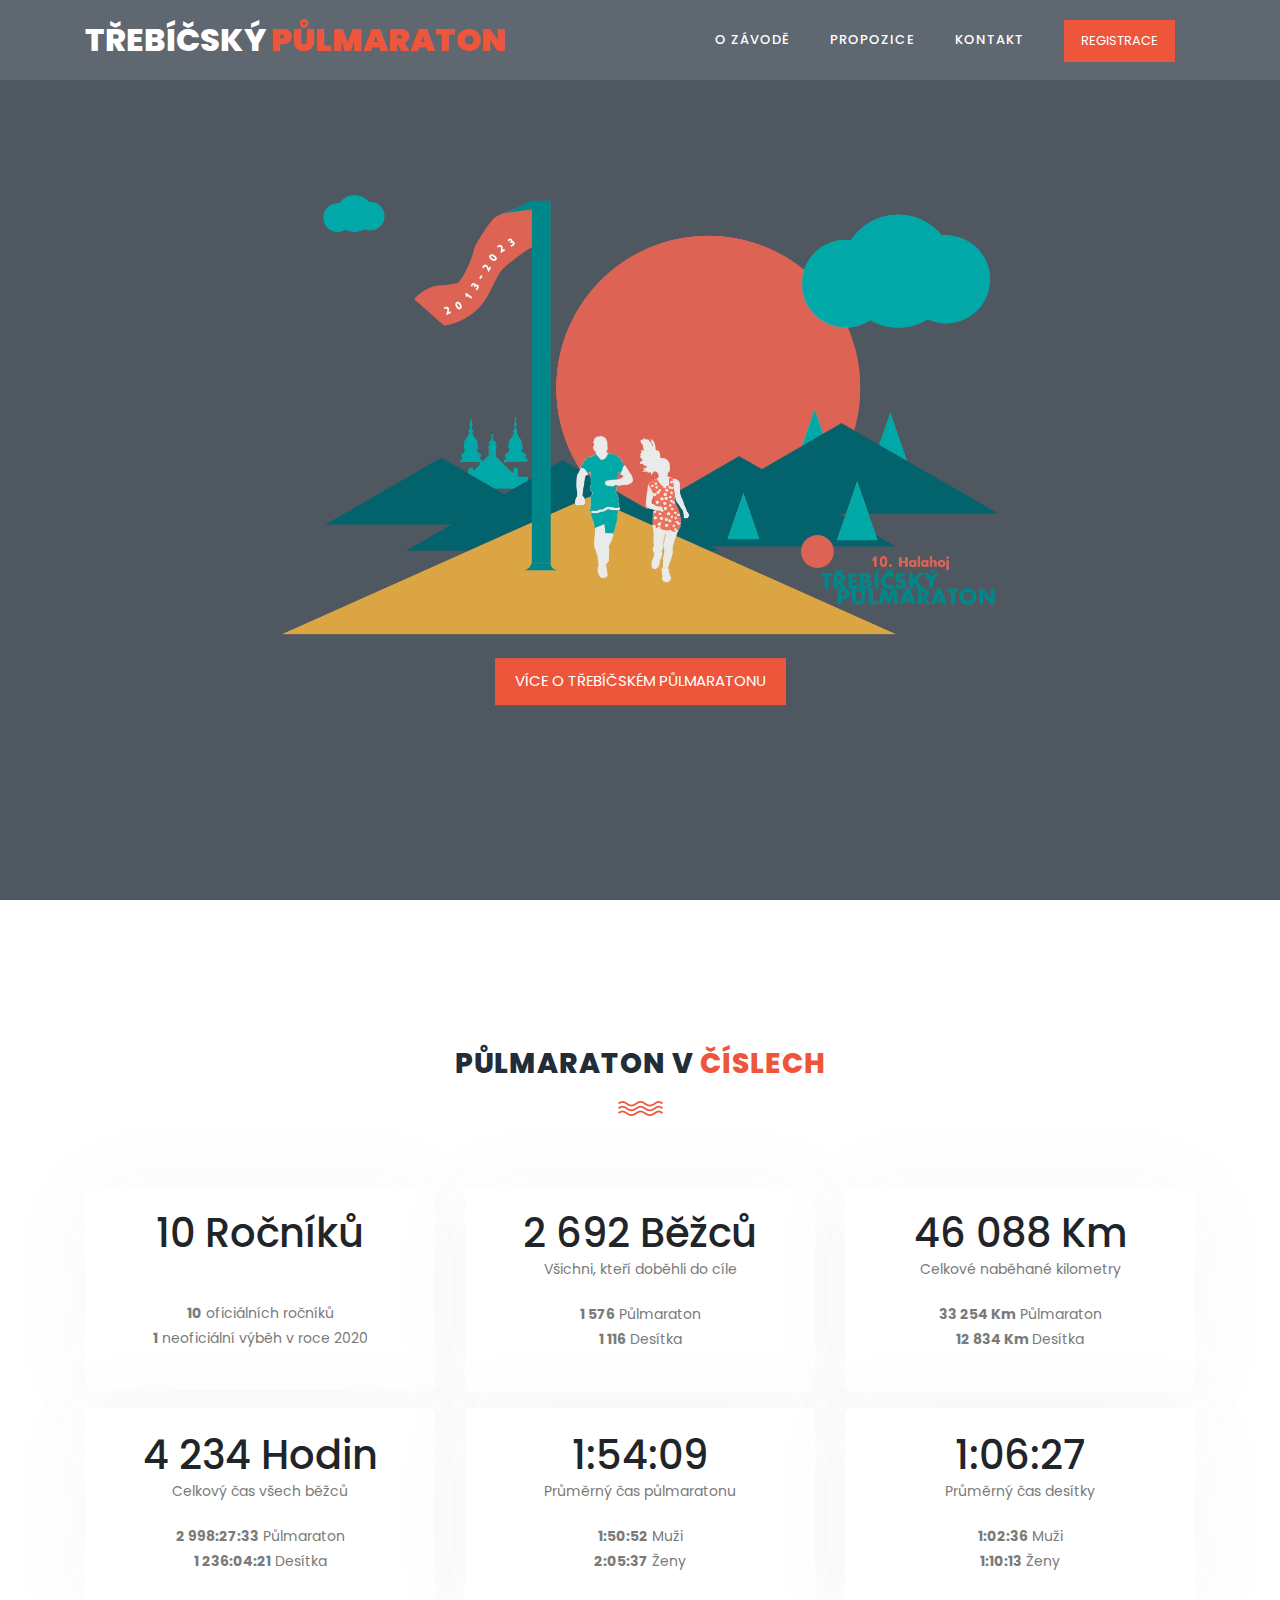
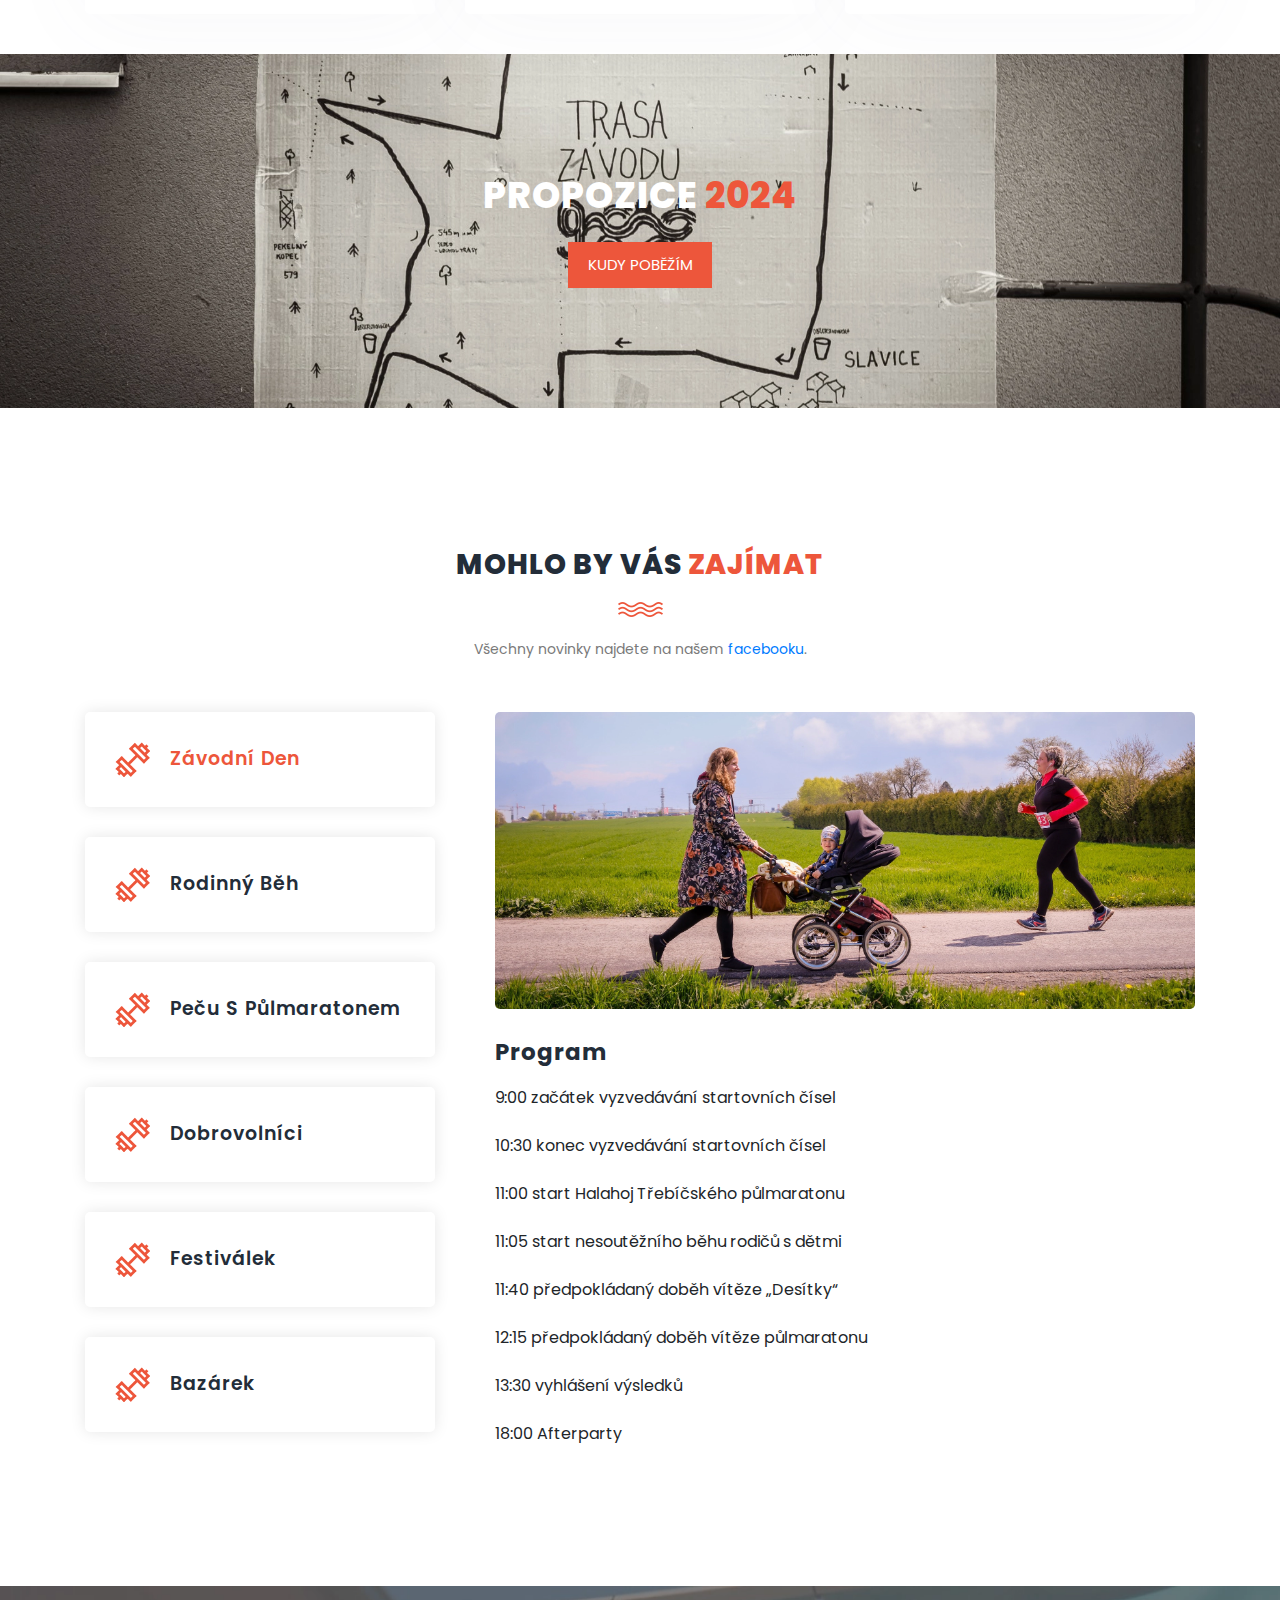
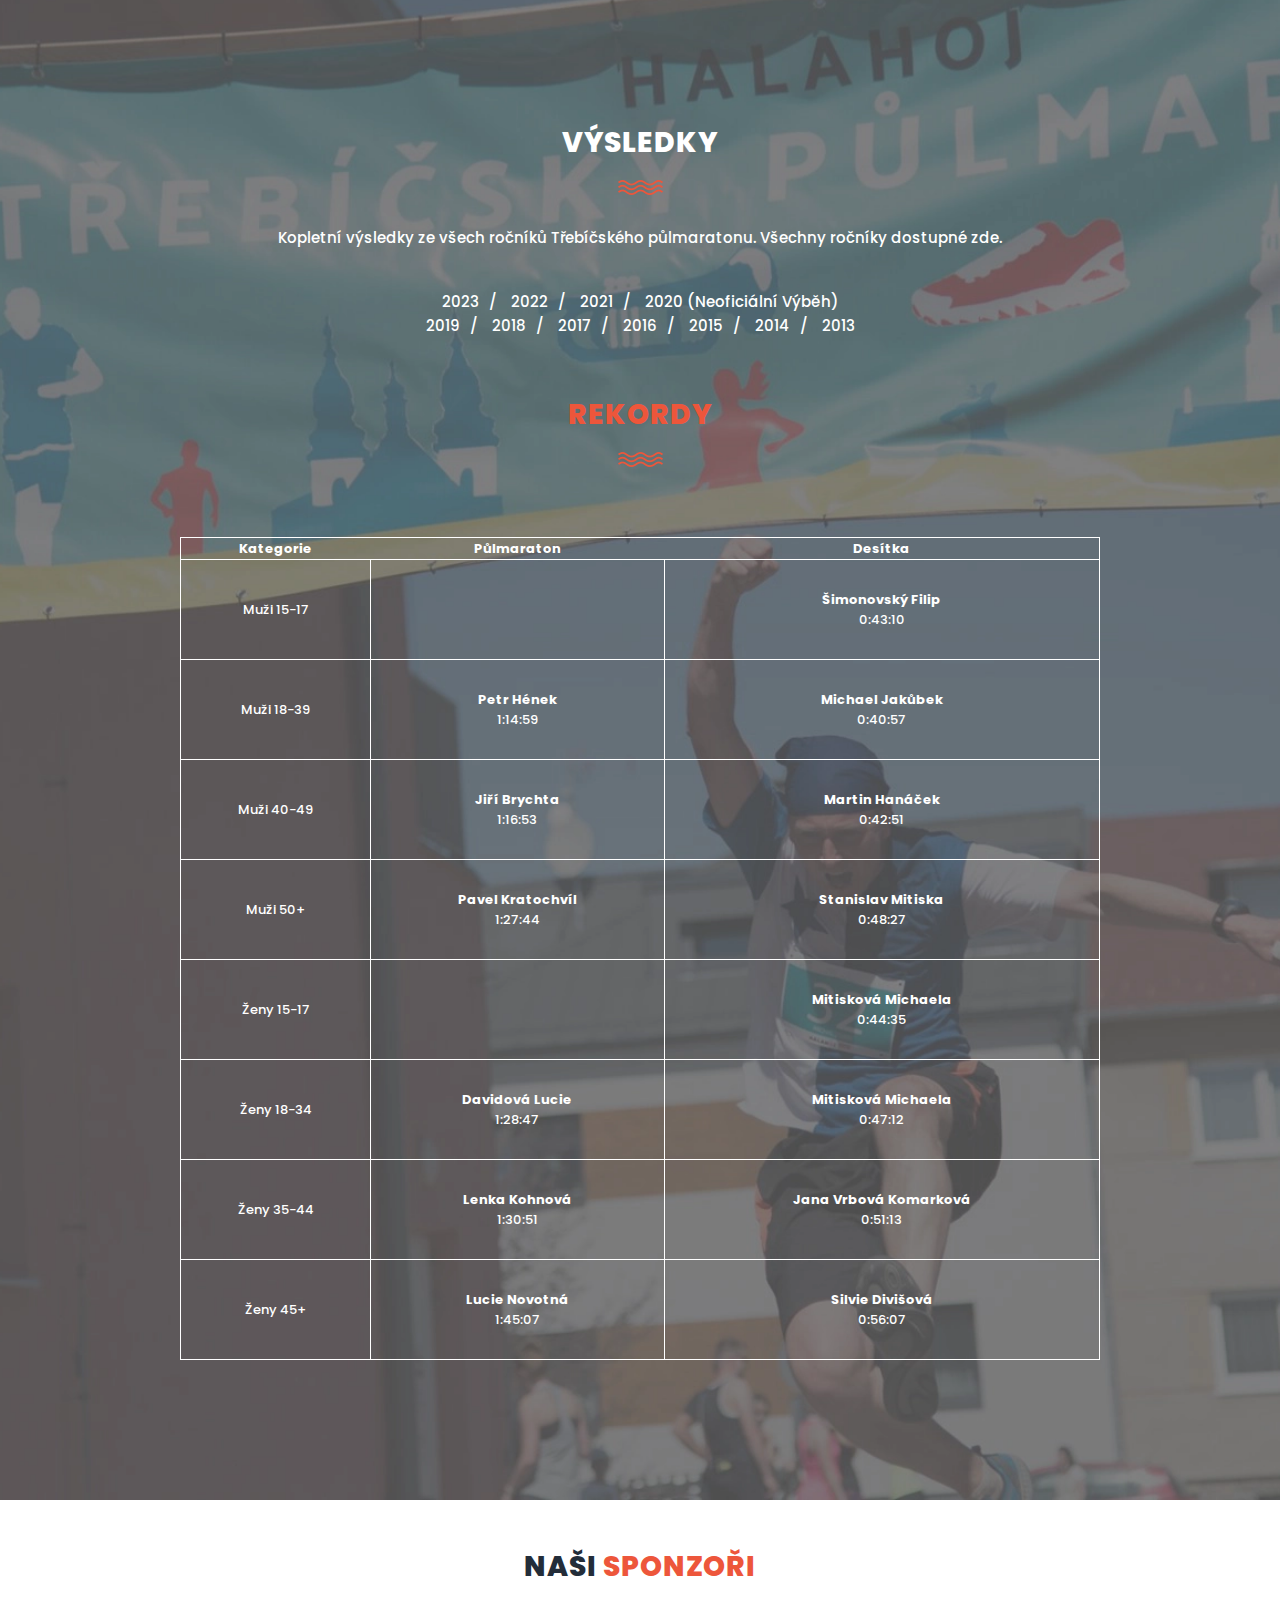
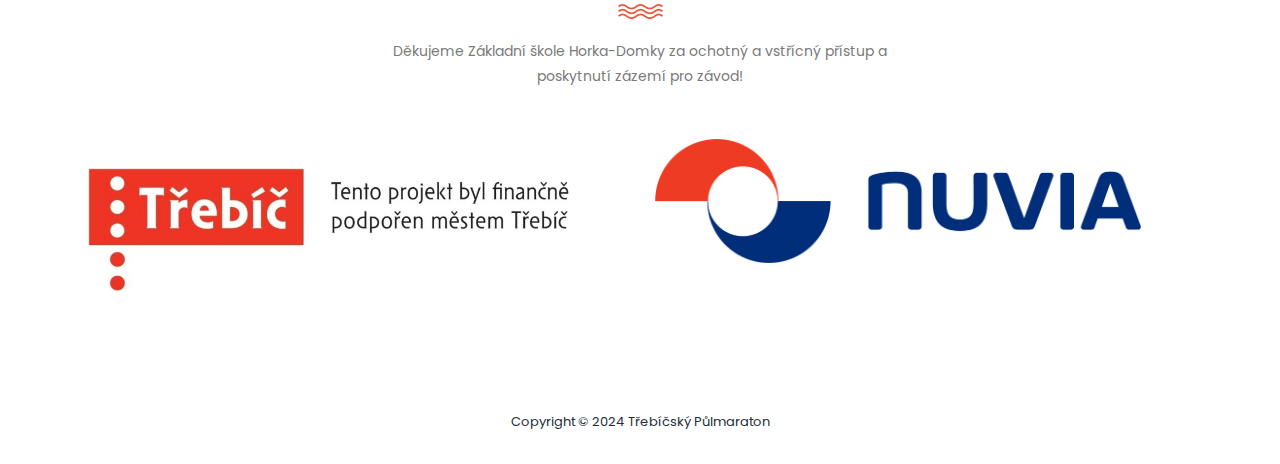
==== commit 2c3f2a99: "Tada pripominky" ====
--- a/index.html
+++ b/index.html
@@ -51,7 +51,7 @@
                             <li class="scroll-to-section"><a href="#about">O závodě</a></li>
                             <li class="scroll-to-section"><a href="propozice.html">Propozice</a></li>
                             <li class="scroll-to-section"><a href="kontakt.html">Kontakt</a></li>
-                            <li class="main-button" onclick="alert('Registrace na rok 2024 ještě není spuštěna.')"><a href="http://registrace.trebicskypulmaraton.cz/">Registrace</a></li>
+                            <li class="main-button" onclick="alert('Registrace na rok 2024 ještě není spuštěna.')"><a href="http://registrace.trebicskypulmaraton.cz/" target=”_blank”>Registrace</a></li>
                         </ul>        
                         <a class='menu-trigger'>
                             <span>Menu</span>
@@ -200,6 +200,7 @@
                     <div class="section-heading">
                         <h2>Mohlo by vás <em>zajímat</em></h2>
                         <img src="assets/images/line-dec.png" alt="">
+                        <p>Všechny novinky najdete na našem <a href="https://www.facebook.com/trebicskypulmaraton" target=”_blank”>facebooku</a>.</p>
                     </div>
                 </div>
             </div>
@@ -211,6 +212,7 @@
                         <li><a href='#tabs-3'><img src="assets/images/tabs-first-icon.png" alt="">Peču s půlmaratonem</a></li>
                         <li><a href='#tabs-4'><img src="assets/images/tabs-first-icon.png" alt="">Dobrovolníci</a></li>
                         <li><a href="#tabs-5"><img src="assets/images/tabs-first-icon.png" alt="">Festiválek</a></li>
+                        <li><a href="#tabs-6"><img src="assets/images/tabs-first-icon.png" alt="">Bazárek</a></li>
                     </ul>
                 </div>
                 <div class="col-lg-8">
@@ -226,7 +228,7 @@
                                     11:40 předpokládaný doběh vítěze „Desítky“<br><br>
                                     12:15 předpokládaný doběh vítěze půlmaratonu<br><br>
                                     13:30 vyhlášení výsledků<br><br>
-                                    17:00 Půlmaratonský festiválek na Trumpetce
+                                    18:00 Afterparty
                                 </li>
                             </ul>
                         </article>
@@ -243,7 +245,7 @@
                         <article id='tabs-3'>
                             <img src="assets/images/buchta.webp" alt="buchta">
                             <h4>Peču s půlmaratonem</h4>
-                            <p>Text</p>
+                            <p>Stalo se pěknou tradicí, že dobroty do cíle pro běžce pečou sami běžci.  Večer před závodem zkrátka připravíš pekáč buchet, mísu slaných šneků nebo mramorovou bábovku, prostě to, co máš nejradši. V sobotu to vezmeš na závod, podělíš se s ostatními a hromada hladových sportovců ti bude vděčná. A to se vyplatí!</p>
                         </article>
                         <article id='tabs-4'>
                             <img src="assets/images/dobrovolnik.webp" alt="Dobrovolník">
@@ -257,8 +259,19 @@
                         <article id='tabs-5'>
                             <img src="assets/images/festivalek.webp" alt="Festiválek">
                             <h4>Půlmaratonský festiválek</h4>
-                            <p>Odpoledne se můžete těšit na...</p>
-                            <p>Vstupné je dobrovolné</p>
+                            <p>Letos si od něj dáme malou pauzu, ale posezení po závodě se rozhodně konat bude! O místě a formátu dáme včas vědět.</p>
+                        </article>
+                        <article id='tabs-6'>
+                            <img src="assets/images/bazarek.webp" alt="bazarek">
+                            <h4>Půlmaratonský bazárek</h4>
+                            <p>Máš navíc běžecké oblečení, boty nebo cokoliv dalšího, co nepotřebuješ? A chtěl bys něco nového? Tak od toho je tu náš Půlmaratonský bazárek   Jak to funguje? Přineseš jednu věc, odneseš si jinou. Nezáleží na ceně, velikosti, barvě... Prostě kus za kus, ať se nepoužívané věci neválejí na dně skříně, ale udělají ještě někomu radost!<br>
+                                Celé to má pár jednoduchých pravidel:<br><br>
+                                    1. Výměna běžeckých dospěláckých věcí (ne normálního oblečení) zdarma.<br>
+                                    2. Spodní prádlo a ponožky nos jenom nové.<br>
+                                    3. Boty, trička, elasťáky a další běžecká výbava může být použitá.<br>
+                                    4. Každý může donést a odnést maximálně tři kusy čehokoliv.<br><br>
+                                Co se nerozebere, dáme charitě. Bazárek bude ve stejném stanu s úschovnou zavazadel.
+                            </p>
                         </article>
                     </section>
                 </div>
@@ -334,7 +347,7 @@
                                 <tr>
                                     <td>Muži 50+</td>
                                     <td><strong>Pavel Kratochvíl</strong><br>1:27:44</td>
-                                    <td><strong>Mitiska Stanislav</strong><br>0:48:27</td>
+                                    <td><strong>Stanislav Mitiska</strong><br>0:48:27</td>
                                 </tr>
                                 <tr>
                                     <td>Ženy 15-17</td>
@@ -348,13 +361,13 @@
                                 </tr>
                                 <tr>
                                     <td>Ženy 35-44</td>
-                                    <td><strong>Kohnová Lenka</strong><br>1:30:51</td>
-                                    <td><strong>Vrbová Komarková Jana</strong><br>0:51:13</td>
+                                    <td><strong>Lenka Kohnová</strong><br>1:30:51</td>
+                                    <td><strong>Jana Vrbová Komarková</strong><br>0:51:13</td>
                                 </tr>
                                 <tr>
                                     <td>Ženy 45+</td>
-                                    <td><strong>Novotná Lucie</strong><br>1:45:07</td>
-                                    <td><strong>Divišová Silvie</strong><br>0:56:07</td>
+                                    <td><strong>Lucie Novotná</strong><br>1:45:07</td>
+                                    <td><strong>Silvie Divišová</strong><br>0:56:07</td>
                                 </tr>
                             </tbody>
                         </table>
@@ -373,7 +386,7 @@
                     <div class="rekordy-heading">
                         <h2>Naši <em>sponzoři</em></h2>
                         <img src="assets/images/line-dec.png" alt="waves">
-                        <p></p>
+                        <p>Děkujeme Základní škole Horka-Domky za ochotný a vstřícný přístup a poskytnutí zázemí pro závod!</p>
                     </div>
                 </div>
                 <div class="col-lg-6">
